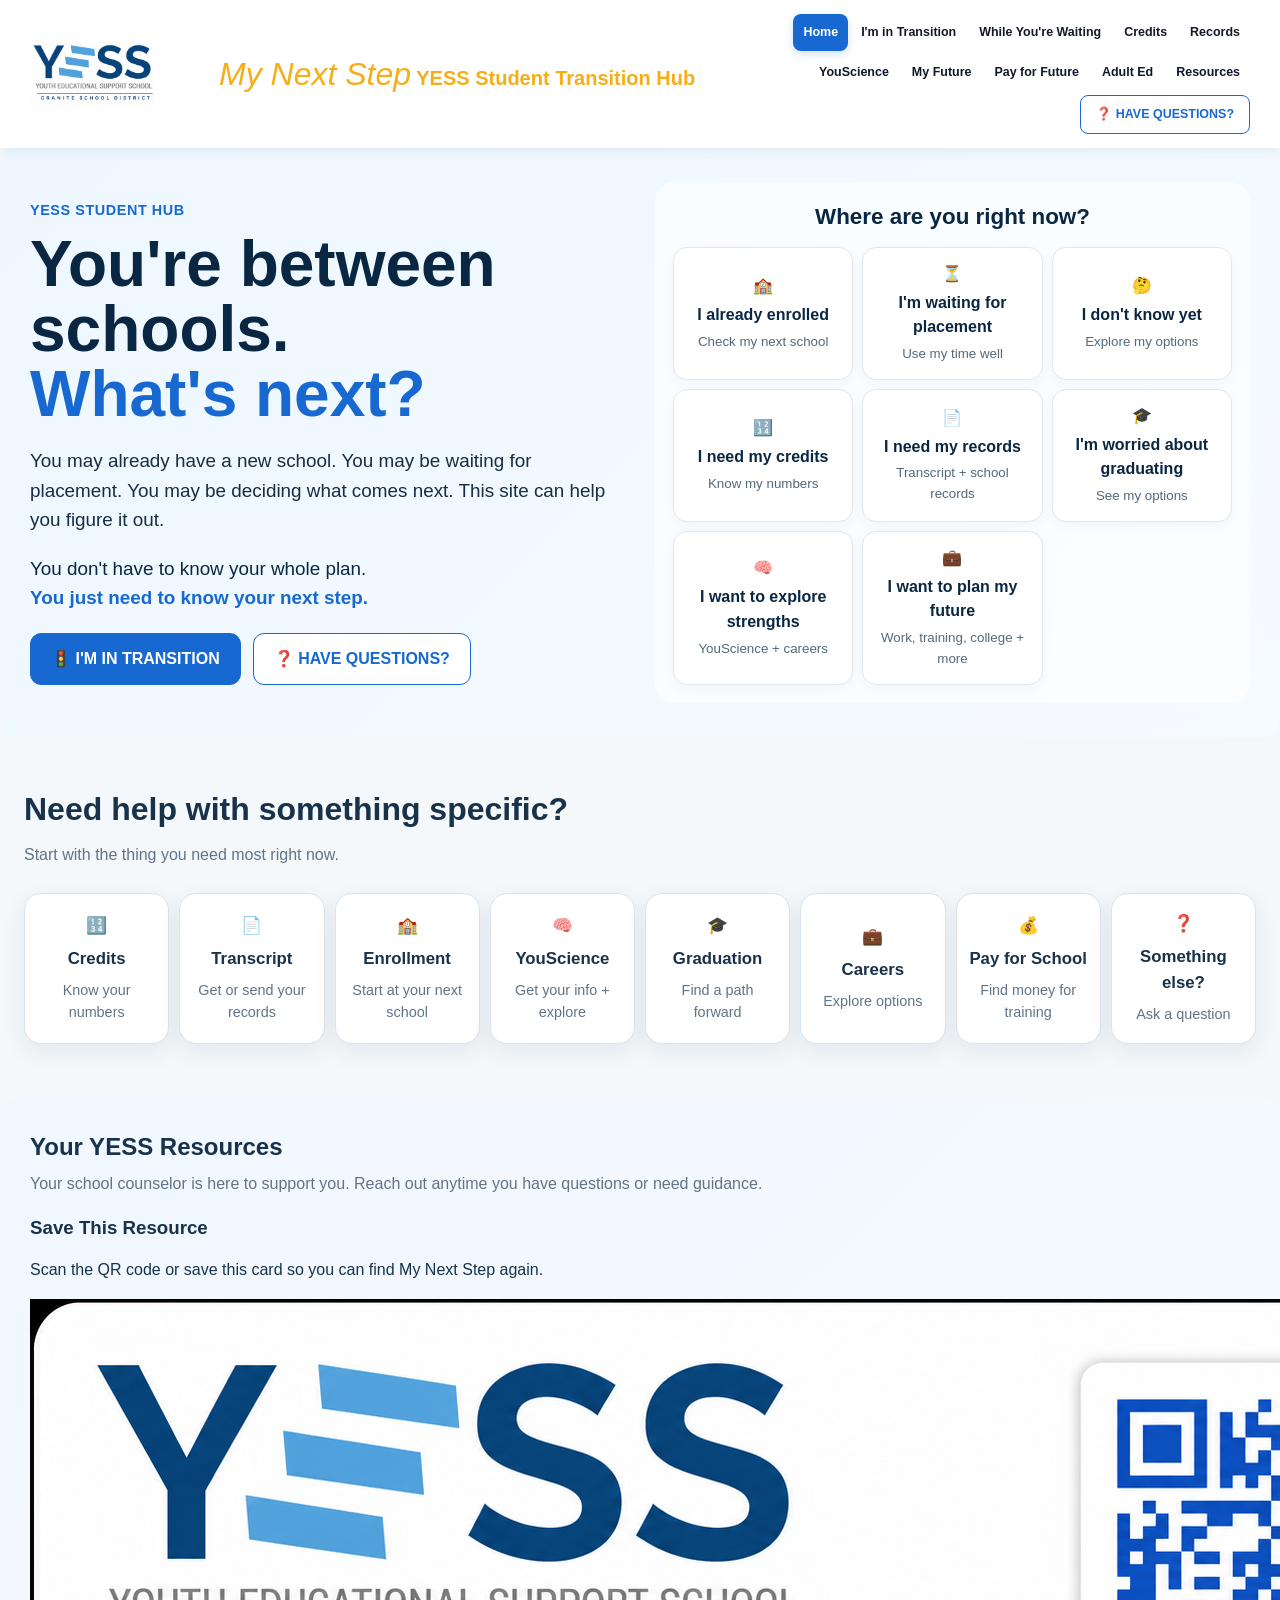
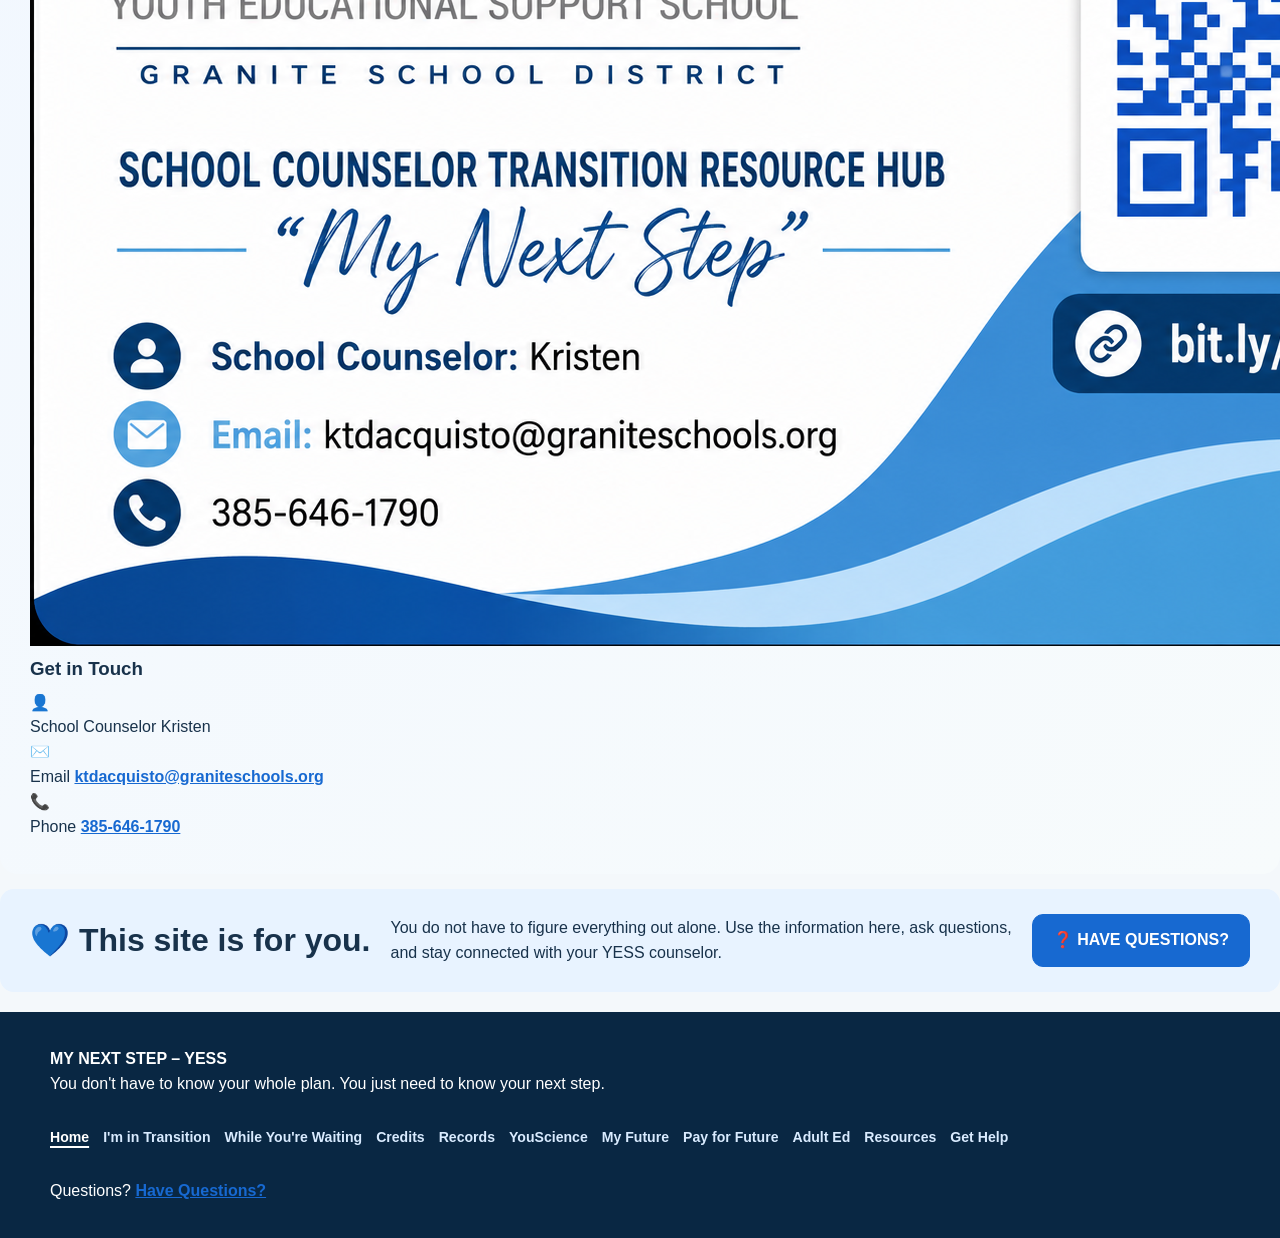
==== index.html @ c9dfbbfa "Update homepage: Add school branding, reword help button, add resource card with contact info" ====
<!doctype html>
<html lang="en">
<head>
<meta charset="utf-8">
<meta name="viewport" content="width=device-width,initial-scale=1">
<title>Home | My Next Step – YESS</title>
<link rel="stylesheet" href="style.css">
</head>

<body>

<header>
  <div class="nav">

    <a class="brand" href="index.html" aria-label="My Next Step – YESS home">
      <img src="yess-logo.png"
           alt="Youth Educational Support School (YESS)"
           class="brand-logo">
      <div class="brand-content">
        <span class="brand-title">My Next Step</span>
        <span class="brand-subtitle">YESS Student Transition Hub</span>
      </div>
    </a>

    <nav class="navlinks" aria-label="Main navigation">
      <a class="active" aria-current="page" href="index.html">Home</a>
      <a href="transition.html">I'm in Transition</a>
      <a href="waiting.html">While You're Waiting</a>
      <a href="credits.html">Credits</a>
      <a href="records.html">Records</a>
      <a href="youscience.html">YouScience</a>
      <a href="future.html">My Future</a>
      <a href="pay-for-future.html">Pay for Future</a>
      <a href="adult-education.html">Adult Ed</a>
      <a href="resources.html">Resources</a>
      <a class="help-btn" href="help.html">❓ HAVE QUESTIONS?</a>
    </nav>

  </div>
</header>

<main>

<section class="hero">

  <div>
    <div class="eyebrow">YESS STUDENT HUB</div>

    <h1>
      You're between schools.<br>
      <span>What's next?</span>
    </h1>

    <p class="lead">
      You may already have a new school. You may be waiting for placement.
      You may be deciding what comes next. This site can help you figure it out.
    </p>

    <p class="tagline">
      You don't have to know your whole plan.<br>
      <strong>You just need to know your next step.</strong>
    </p>

    <div class="buttons">
      <a class="btn primary" href="transition.html">
        🚦 I'M IN TRANSITION
      </a>

      <a class="btn secondary" href="help.html">
        ❓ HAVE QUESTIONS?
      </a>
    </div>
  </div>


  <div class="hero-panel">

    <h3>Where are you right now?</h3>

    <div class="choice-grid">

      <a href="transition.html#enrolled">
        🏫
        <b>I already enrolled</b>
        <small>Check my next school</small>
      </a>

      <a href="waiting.html">
        ⏳
        <b>I'm waiting for placement</b>
        <small>Use my time well</small>
      </a>

      <a href="transition.html#not-sure">
        🤔
        <b>I don't know yet</b>
        <small>Explore my options</small>
      </a>

      <a href="credits.html">
        🔢
        <b>I need my credits</b>
        <small>Know my numbers</small>
      </a>

      <a href="records.html">
        📄
        <b>I need my records</b>
        <small>Transcript + school records</small>
      </a>

      <a href="adult-education.html">
        🎓
        <b>I'm worried about graduating</b>
        <small>See my options</small>
      </a>

      <a href="youscience.html">
        🧠
        <b>I want to explore strengths</b>
        <small>YouScience + careers</small>
      </a>

      <a href="future.html">
        💼
        <b>I want to plan my future</b>
        <small>Work, training, college + more</small>
      </a>

    </div>
  </div>

</section>


<section>

  <div class="section-title">
    <h2>Need help with something specific?</h2>
    <p>Start with the thing you need most right now.</p>
  </div>

  <div class="card-grid eight">

    <a class="card link-card" href="credits.html">
      🔢
      <b>Credits</b>
      <span>Know your numbers</span>
    </a>

    <a class="card link-card" href="records.html">
      📄
      <b>Transcript</b>
      <span>Get or send your records</span>
    </a>

    <a class="card link-card" href="transition.html">
      🏫
      <b>Enrollment</b>
      <span>Start at your next school</span>
    </a>

    <a class="card link-card" href="youscience.html">
      🧠
      <b>YouScience</b>
      <span>Get your info + explore</span>
    </a>

    <a class="card link-card" href="adult-education.html">
      🎓
      <b>Graduation</b>
      <span>Find a path forward</span>
    </a>

    <a class="card link-card" href="future.html">
      💼
      <b>Careers</b>
      <span>Explore options</span>
    </a>

    <a class="card link-card" href="pay-for-future.html">
      💰
      <b>Pay for School</b>
      <span>Find money for training</span>
    </a>

    <a class="card link-card" href="help.html">
      ❓
      <b>Something else?</b>
      <span>Ask a question</span>
    </a>

  </div>

</section>


<section class="resource-card-section">

  <div class="section-title">
    <h2>Your YESS Resources</h2>
    <p>
      Your school counselor is here to support you. Reach out anytime you have questions or need guidance.
    </p>
  </div>

  <div class="resource-cards-grid">

    <!-- QR Code Card -->
    <div class="resource-card qr-card">
      <div class="resource-card-header">
        <h3>Save This Resource</h3>
      </div>
      <div class="resource-card-body">
        <p class="resource-card-text">Scan the QR code or save this card so you can find My Next Step again.</p>
        <img
          src="yess-resource-card.png"
          alt="My Next Step YESS School Counselor Transition Resource Hub contact card with QR code"
          class="resource-qr-code">
      </div>
    </div>

    <!-- Contact Info Card -->
    <div class="resource-card contact-card">
      <div class="resource-card-header">
        <h3>Get in Touch</h3>
      </div>
      <div class="resource-card-body">
        <div class="contact-item">
          <span class="contact-icon">👤</span>
          <div>
            <span class="contact-label">School Counselor</span>
            <span class="contact-value">Kristen</span>
          </div>
        </div>
        <div class="contact-item">
          <span class="contact-icon">✉️</span>
          <div>
            <span class="contact-label">Email</span>
            <a href="mailto:ktdacquisto@graniteschools.org" class="contact-value">ktdacquisto@graniteschools.org</a>
          </div>
        </div>
        <div class="contact-item">
          <span class="contact-icon">📞</span>
          <div>
            <span class="contact-label">Phone</span>
            <a href="tel:385-646-1790" class="contact-value">385-646-1790</a>
          </div>
        </div>
      </div>
    </div>

  </div>

</section>


<section class="callout">

  <h2>💙 This site is for you.</h2>

  <p>
    You do not have to figure everything out alone.
    Use the information here, ask questions, and stay connected
    with your YESS counselor.
  </p>

  <a class="btn primary" href="help.html">
    ❓ HAVE QUESTIONS?
  </a>

</section>

</main>


<footer>

  <div class="footer-inner">

    <div>
      <b>MY NEXT STEP – YESS</b><br>
      <span>
        You don't have to know your whole plan.
        You just need to know your next step.
      </span>
    </div>

    <div class="footer-links">

      <a class="active" aria-current="page" href="index.html">Home</a>
      <a href="transition.html">I'm in Transition</a>
      <a href="waiting.html">While You're Waiting</a>
      <a href="credits.html">Credits</a>
      <a href="records.html">Records</a>
      <a href="youscience.html">YouScience</a>
      <a href="future.html">My Future</a>
      <a href="pay-for-future.html">Pay for Future</a>
      <a href="adult-education.html">Adult Ed</a>
      <a href="resources.html">Resources</a>
      <a href="help.html">Get Help</a>

    </div>

    <div>
      Questions?
      <a href="help.html">Have Questions?</a>
    </div>

  </div>

</footer>

</body>
</html>
---- style.css ----
:root{--navy:#092743;--blue:#1769d1;--teal:#0f8b8d;--gold:#f5ad18;--orange:#f06b2f;--ink:#18324b;--muted:#617487;--bg:#f4f8fb;--white:#fff;--line:#d9e4ed;--shadow:0 8px 24px rgba(9,39,67,.08)}
*{box-sizing:border-box}html{scroll-behavior:smooth}body{margin:0;background:var(--bg);color:var(--ink);font-family:Arial,Helvetica,sans-serif;line-height:1.55}a{color:var(--blue);font-weight:700}header{position:sticky;top:0;z-index:10;background:var(--navy);color:#fff;box-shadow:0 3px 15px rgba(0,0,0,.15)}.nav{max-width:1240px;margin:auto;padding:13px 24px;display:flex;align-items:center;gap:22px}.brand{color:#fff;text-decoration:none;font-weight:900;font-size:1.25rem;line-height:1.0;white-space:nowrap}.brand span{color:#f5ad18}.brand em{color:#1fb4b7;font-style:normal;font-size:.85rem}.navlinks{display:flex;gap:4px;flex-wrap:wrap;justify-content:flex-end;margin-left:auto}.navlinks a{color:#fff;text-decoration:none;padding:9px 8px;border-radius:8px;font-size:.78rem}.navlinks a:hover{background:rgba(255,255,255,.12)}.help-btn{background:var(--gold)!important;color:#10243a!important;font-weight:900!important}
main{min-height:70vh}.hero{max-width:1240px;margin:auto;padding:58px 24px;display:grid;grid-template-columns:1.05fr .95fr;gap:38px;align-items:center}.eyebrow{font-weight:900;letter-spacing:.14em;font-size:.78rem;color:var(--teal)}h1{font-size:clamp(2.5rem,5vw,4.7rem);line-height:1.02;margin:10px 0 20px;color:var(--navy)}h1 span{color:var(--teal)}h2{font-size:2rem;line-height:1.15;margin:0 0 12px}h3{margin:0 0 8px}.lead{font-size:1.18rem;color:var(--muted);max-width:700px}.tagline{font-size:1.18rem;color:var(--teal);margin:22px 0}.buttons{display:flex;gap:12px;flex-wrap:wrap}.btn{display:inline-block;padding:12px 18px;border-radius:12px;text-decoration:none;border:1px solid var(--line);cursor:pointer}.primary{background:var(--blue);color:#fff;border-color:var(--blue)}.secondary{background:#fff;color:var(--ink)}.hero-panel{background:#fff;border:1px solid var(--line);border-radius:20px;padding:23px;box-shadow:var(--shadow)}.hero-panel h3{text-align:center;font-size:1.4rem}.choice-grid{display:grid;grid-template-columns:repeat(2,1fr);gap:10px}.choice-grid a{background:#f8fbfe;border:1px solid var(--line);border-radius:14px;padding:15px;text-decoration:none;color:var(--ink);display:flex;flex-direction:column;gap:4px}.choice-grid a:first-letter{font-size:1.4rem}.choice-grid small{color:var(--muted);font-weight:400}
section{max-width:1180px;margin:auto;padding:54px 24px}.section-title{text-align:center;margin-bottom:25px}.section-title p,.page-hero p{color:var(--muted)}.page-hero{background:linear-gradient(135deg,#e9f3ff,#eefbf8);padding:54px 24px;text-align:center}.page-hero p{max-width:760px;margin:0 auto;font-size:1.15rem}.card-grid{display:grid;gap:16px}.card-grid.two{grid-template-columns:repeat(2,1fr)}.card-grid.three{grid-template-columns:repeat(3,1fr)}.card-grid.four{grid-template-columns:repeat(4,1fr)}.card-grid.eight{grid-template-columns:repeat(4,1fr)}.card{background:#fff;border:1px solid var(--line);border-radius:17px;padding:21px;box-shadow:var(--shadow)}.link-card{text-decoration:none;color:var(--ink);display:flex;flex-direction:column;gap:7px;font-size:1.05rem}.link-card span{color:var(--muted);font-size:.9rem;font-weight:400}.link-card:hover{transform:translateY(-2px);border-color:#9abce2}.callout{background:#e8f7f5;border-left:6px solid var(--teal);border-radius:14px}.steps{display:grid;grid-template-columns:repeat(4,1fr);gap:12px}.steps>div{background:#fff;border:1px solid var(--line);border-radius:15px;padding:18px}.steps>div:first-letter{font-size:1.4rem}.steps strong,.steps span{display:block}.steps span{color:var(--muted);font-size:.9rem;margin-top:5px}.stat-card,.path-card{background:#fff;border:1px solid var(--line);border-radius:16px;padding:20px;text-align:center;box-shadow:var(--shadow)}.stat-card b,.path-card b{display:block;font-size:1.15rem}.stat-card span,.path-card span{display:block;color:var(--muted);font-size:.9rem;margin-top:6px}.path-card{font-size:2rem}.path-card b{font-size:1.1rem;margin-top:5px}.flow{display:flex;justify-content:center;align-items:center;gap:14px;flex-wrap:wrap}.flow span{background:#fff;border:1px solid var(--line);padding:14px 18px;border-radius:12px;font-weight:800}.quote-list{display:grid;grid-template-columns:repeat(2,1fr);gap:10px}.quote-list p{margin:0;background:#f7fbff;border:1px solid var(--line);padding:15px;border-radius:12px;font-weight:700}.contact-grid{display:grid;grid-template-columns:repeat(2,1fr);gap:18px}.checklist{padding-left:0;list-style:none}.checklist li{padding:9px 0;border-bottom:1px solid var(--line)}details{background:#fff;border:1px solid var(--line);border-radius:14px;margin:10px 0;box-shadow:0 3px 12px rgba(9,39,67,.04)}summary{cursor:pointer;padding:17px;font-weight:800;list-style:none}summary::-webkit-details-marker{display:none}summary:after{content:"+";float:right;font-size:1.25rem}details[open] summary:after{content:"−"}.card p,.card li{color:#53697b}
footer{background:var(--navy);color:#fff;padding:35px 24px;margin-top:20px}.footer-inner{max-width:1180px;margin:auto;display:flex;justify-content:space-between;gap:30px;flex-wrap:wrap}.footer-links{display:flex;flex-wrap:wrap;gap:14px}.footer-links a{color:#d9ebff;text-decoration:none;font-size:.88rem}.small{font-size:.85rem;color:var(--muted)}
@media(max-width:950px){.nav{align-items:flex-start}.navlinks{display:none}.hero{grid-template-columns:1fr}.card-grid.eight,.card-grid.four{grid-template-columns:repeat(2,1fr)}.steps{grid-template-columns:repeat(2,1fr)}}
@media(max-width:620px){.hero{padding:38px 18px}.hero-panel{padding:16px}section{padding:40px 18px}.choice-grid,.card-grid.two,.card-grid.three,.card-grid.four,.card-grid.eight,.steps,.contact-grid,.quote-list{grid-template-columns:1fr}.page-hero{padding:40px 18px}h2{font-size:1.65rem}.nav{padding:10px 14px}.brand{font-size:1rem}}
/* =========================================
   MY NEXT STEP – HOME PAGE UPDATES
   ========================================= */

/* ---------- HEADER / BRAND ---------- */

header {
  background: #ffffff;
  color: var(--navy);
  box-shadow: 0 2px 12px rgba(9,39,67,.08);
}

.nav {
  max-width: 1480px;
  padding: 14px 30px;
  gap: 24px;
}

.brand {
  display: flex;
  align-items: center;
  gap: 14px;
  color: var(--navy);
  text-decoration: none;
  white-space: nowrap;
}

.brand-logo {
  width: 175px;
  height: 65px;
  object-fit: contain;
  object-position: left center;
  background: #fff;
}

.brand-title {
  color: #123d70;
  font-size: 2rem;
  font-weight: 500;
  font-style: italic;
  white-space: nowrap;
}

.navlinks {
  align-items: center;
  gap: 3px;
}

.navlinks a {
  color: #111827;
  font-size: .78rem;
  padding: 9px 10px;
  border-radius: 8px;
  transition: all .2s ease;
}

.navlinks a:hover {
  background: #eef5ff;
  color: var(--blue);
}

/* ACTIVE PAGE */

.navlinks a.active,
.navlinks a[aria-current="page"] {
  background: var(--blue);
  color: #fff;
  font-weight: 900;
  box-shadow: 0 3px 8px rgba(23,105,209,.20);
}

/* QUESTION BUTTON */

.navlinks a.help-btn {
  border: 1.5px solid var(--blue);
  background: #fff !important;
  color: var(--blue) !important;
  font-weight: 900 !important;
  margin-left: 8px;
  padding: 9px 15px;
}

.navlinks a.help-btn:hover {
  background: #eef5ff !important;
}


/* ---------- HERO ---------- */

.hero {
  max-width: 1480px;
  margin: 0 auto;
  padding: 34px 30px;
  grid-template-columns: 1fr 1fr;
  gap: 30px;
  background: linear-gradient(135deg,#eef7ff,#f5fbff);
  border-radius: 18px;
}

.eyebrow {
  color: var(--blue);
  font-size: .9rem;
  letter-spacing: .04em;
}

h1 {
  font-size: clamp(2.8rem,5vw,4.6rem);
  margin: 10px 0 18px;
}

h1 span {
  color: var(--blue);
}

.lead {
  color: #182d43;
  max-width: 650px;
}

.tagline {
  color: var(--navy);
  margin: 20px 0;
}

.tagline strong {
  color: var(--blue);
}


/* ---------- HERO BUTTONS ---------- */

.btn {
  font-weight: 900;
  padding: 13px 20px;
  border-radius: 11px;
}

.primary {
  background: var(--blue);
  border-color: var(--blue);
}

.secondary {
  background: #fff;
  color: var(--blue);
  border: 1.5px solid var(--blue);
}


/* ---------- RIGHT-SIDE CHOICES ---------- */

.hero-panel {
  background: rgba(255,255,255,.65);
  border: none;
  box-shadow: none;
  padding: 18px;
}

.hero-panel h3 {
  color: var(--navy);
  font-size: 1.4rem;
  margin-bottom: 12px;
}

.choice-grid {
  grid-template-columns: repeat(3,1fr);
  gap: 9px;
}

.choice-grid a {
  min-height: 112px;
  background: #fff;
  border: 1px solid #e0e7ef;
  border-radius: 14px;
  padding: 14px 10px;
  align-items: center;
  text-align: center;
  justify-content: center;
  box-shadow: 0 4px 12px rgba(9,39,67,.04);
}

.choice-grid a:hover {
  transform: translateY(-2px);
  border-color: #9abce2;
  box-shadow: 0 8px 18px rgba(9,39,67,.08);
}

.choice-grid b {
  color: var(--navy);
}

.choice-grid small {
  color: #53697b;
}


/* ---------- HELP / RESOURCE SECTION ---------- */

section {
  max-width: 1480px;
}

.section-title {
  text-align: left;
}

.card-grid.eight {
  grid-template-columns: repeat(8,1fr);
  gap: 10px;
}

.link-card {
  text-align: center;
  align-items: center;
  padding: 17px 10px;
  min-height: 135px;
  justify-content: center;
}

.link-card:hover {
  transform: translateY(-2px);
}


/* ---------- SAVE THIS RESOURCE ---------- */

.resource-card-section {
  background: linear-gradient(135deg,#f1f7ff,#f7fbfc);
  border-radius: 18px;
  padding: 35px 30px;
  margin-top: 0;
}

.resource-card-section .section-title {
  margin-bottom: 15px;
}

.resource-card-section .section-title h2 {
  font-size: 1.5rem;
}

.resource-card-section .section-title p {
  margin-top: 0;
}

.resource-card-image-wrap {
  max-width: 900px;
  margin: 0 auto;
  text-align: center;
}

.resource-card-image {
  display: block;
  width: 100%;
  max-width: 900px;
  height: auto;
  margin: 0 auto;
  border-radius: 14px;
  box-shadow: 0 6px 18px rgba(9,39,67,.12);
}


/* ---------- FINAL CALLOUT ---------- */

.callout {
  max-width: 1480px;
  margin: 15px auto 0;
  padding: 25px 30px;
  background: #e8f3ff;
  border-left: none;
  border-radius: 14px;
  display: flex;
  align-items: center;
  gap: 20px;
}

.callout h2 {
  margin: 0;
}

.callout p {
  margin: 0;
  flex: 1;
}


/* ---------- FOOTER ACTIVE PAGE ---------- */

.footer-links a.active,
.footer-links a[aria-current="page"] {
  color: #fff;
  text-decoration: underline;
  text-decoration-thickness: 2px;
  text-underline-offset: 4px;
}


/* ---------- MOBILE ---------- */

@media(max-width:1100px) {

  .brand-logo {
    width: 145px;
  }

  .brand-title {
    font-size: 1.6rem;
  }

  .navlinks a {
    font-size: .7rem;
    padding: 7px 6px;
  }

  .card-grid.eight {
    grid-template-columns: repeat(4,1fr);
  }

}

@media(max-width:950px) {

  .brand-logo {
    width: 135px;
  }

  .brand-title {
    font-size: 1.4rem;
  }

  .navlinks {
    display: none;
  }

  .hero {
    grid-template-columns: 1fr;
  }

  .choice-grid {
    grid-template-columns: repeat(3,1fr);
  }

  .card-grid.eight {
    grid-template-columns: repeat(4,1fr);
  }

}

@media(max-width:620px) {

  .nav {
    padding: 10px 14px;
  }

  .brand-logo {
    width: 110px;
    height: 48px;
  }

  .brand-title {
    font-size: 1.15rem;
  }

  .hero {
    padding: 30px 18px;
  }

  .choice-grid {
    grid-template-columns: 1fr 1fr;
  }

  .card-grid.eight {
    grid-template-columns: 1fr 1fr;
  }

  .resource-card-section {
    padding: 25px 18px;
  }

  .callout {
    flex-direction: column;
    align-items: flex-start;
  }

}
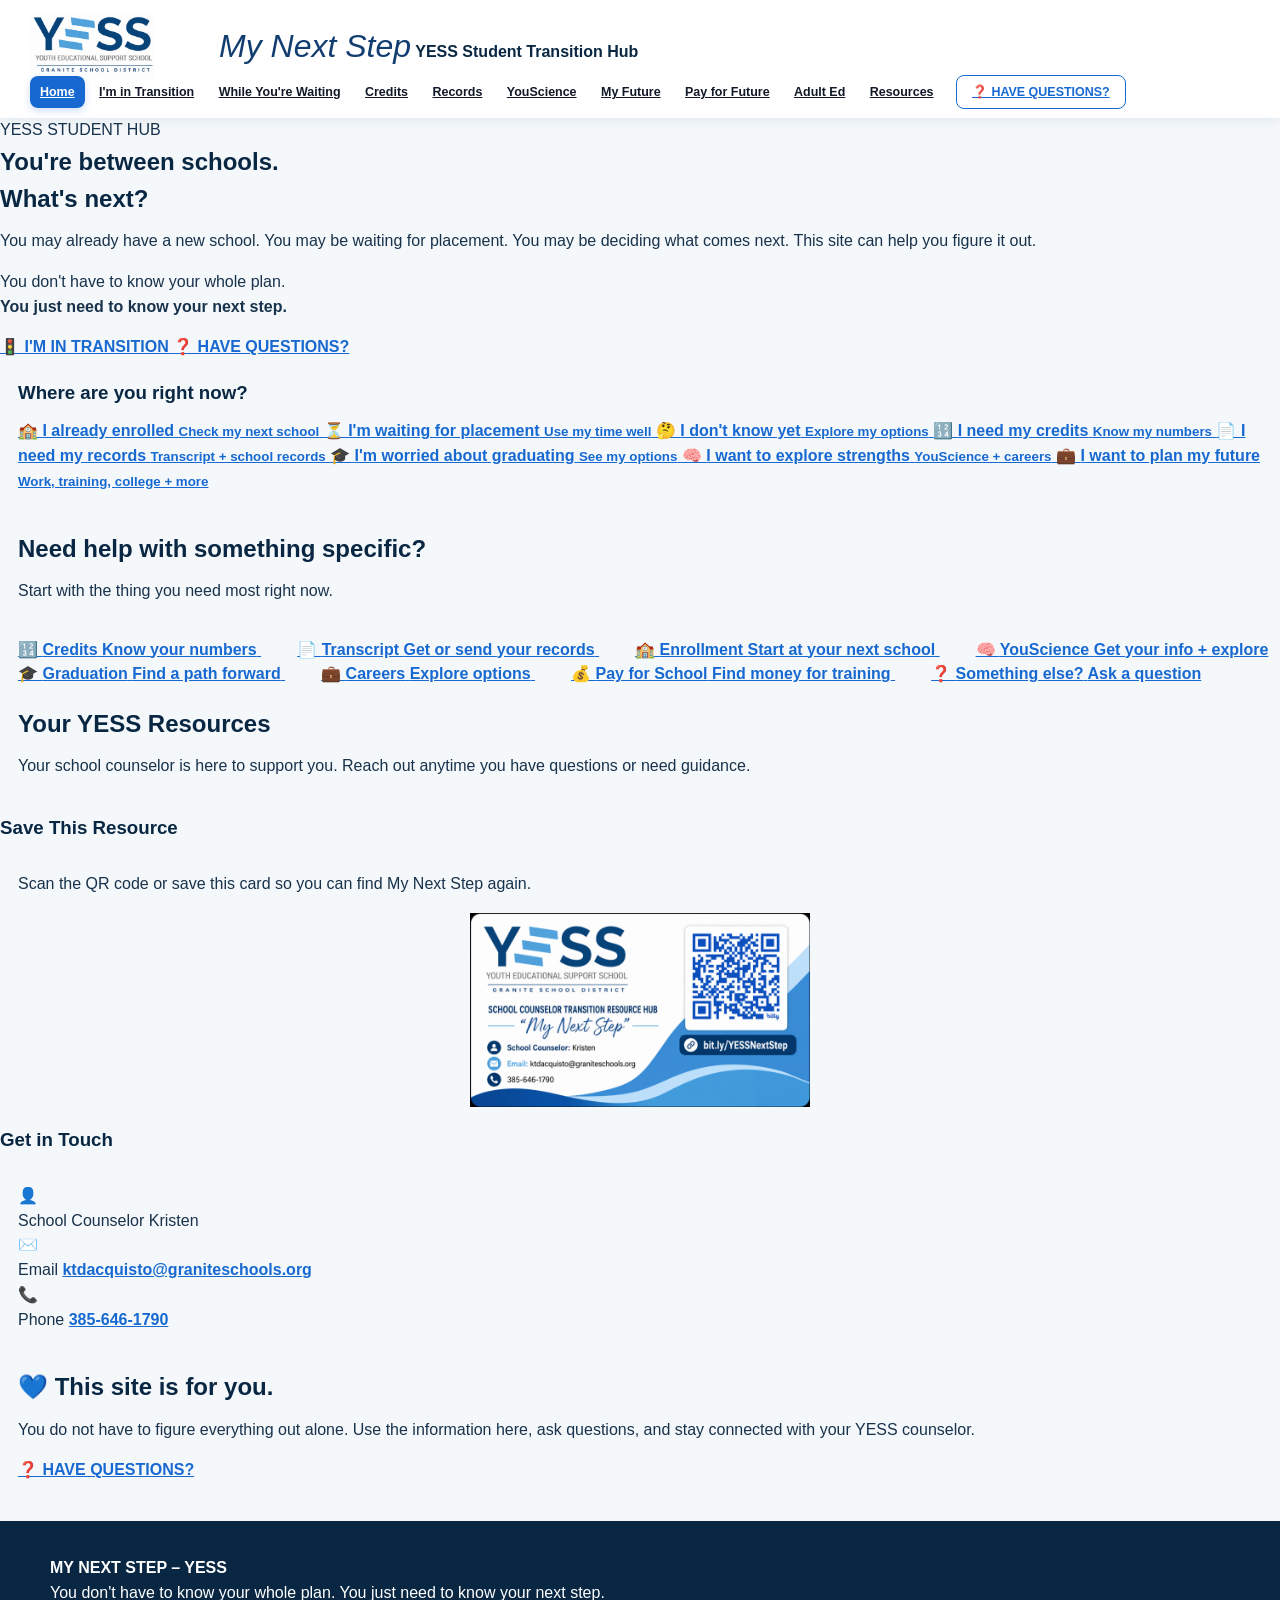
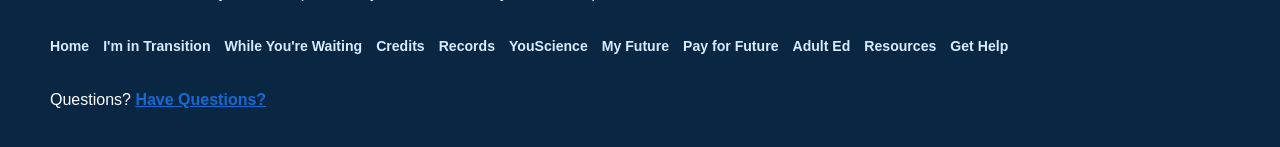
==== commit 0091c9dd: "Add a mobile hamburger menu and favicon" ====
--- a/index.html
+++ b/index.html
@@ -5,6 +5,15 @@
 <meta name="viewport" content="width=device-width,initial-scale=1">
 <title>Home | My Next Step – YESS</title>
 <link rel="stylesheet" href="style.css">
+<link rel="icon" type="image/png" href="favicon.png">
+<meta name="description" content="A student transition hub for YESS students moving between schools — find your next step, records, credits, YouScience, and support.">
+<meta property="og:site_name" content="My Next Step – YESS">
+<meta property="og:title" content="My Next Step – YESS">
+<meta property="og:description" content="A student transition hub for YESS students moving between schools — find your next step, records, credits, YouScience, and support.">
+<meta property="og:type" content="website">
+<meta property="og:url" content="https://ktaylordac.github.io/my-next-step-yess/">
+<meta property="og:image" content="https://ktaylordac.github.io/my-next-step-yess/yess-logo.png">
+
 </head>
 
 <body>
@@ -22,7 +31,7 @@
       </div>
     </a>
 
-    <nav class="navlinks" aria-label="Main navigation">
+    <button class="nav-toggle" type="button" aria-label="Toggle menu" aria-expanded="false" aria-controls="primary-nav">☰</button><nav class="navlinks" id="primary-nav" aria-label="Main navigation">
       <a class="active" aria-current="page" href="index.html">Home</a>
       <a href="transition.html">I'm in Transition</a>
       <a href="waiting.html">While You're Waiting</a>
@@ -311,5 +320,6 @@
 
 </footer>
 
+<script src="nav.js" defer></script>
 </body>
 </html>
--- a/style.css
+++ b/style.css
@@ -1,393 +1,46 @@
 
 :root{--navy:#092743;--blue:#1769d1;--teal:#0f8b8d;--gold:#f5ad18;--orange:#f06b2f;--ink:#18324b;--muted:#617487;--bg:#f4f8fb;--white:#fff;--line:#d9e4ed;--shadow:0 8px 24px rgba(9,39,67,.08)}
-*{box-sizing:border-box}html{scroll-behavior:smooth}body{margin:0;background:var(--bg);color:var(--ink);font-family:Arial,Helvetica,sans-serif;line-height:1.55}a{color:var(--blue);font-weight:700}header{position:sticky;top:0;z-index:10;background:var(--navy);color:#fff;box-shadow:0 3px 15px rgba(0,0,0,.15)}.nav{max-width:1240px;margin:auto;padding:13px 24px;display:flex;align-items:center;gap:22px}.brand{color:#fff;text-decoration:none;font-weight:900;font-size:1.25rem;line-height:1.0;white-space:nowrap}.brand span{color:#f5ad18}.brand em{color:#1fb4b7;font-style:normal;font-size:.85rem}.navlinks{display:flex;gap:4px;flex-wrap:wrap;justify-content:flex-end;margin-left:auto}.navlinks a{color:#fff;text-decoration:none;padding:9px 8px;border-radius:8px;font-size:.78rem}.navlinks a:hover{background:rgba(255,255,255,.12)}.help-btn{background:var(--gold)!important;color:#10243a!important;font-weight:900!important}
-main{min-height:70vh}.hero{max-width:1240px;margin:auto;padding:58px 24px;display:grid;grid-template-columns:1.05fr .95fr;gap:38px;align-items:center}.eyebrow{font-weight:900;letter-spacing:.14em;font-size:.78rem;color:var(--teal)}h1{font-size:clamp(2.5rem,5vw,4.7rem);line-height:1.02;margin:10px 0 20px;color:var(--navy)}h1 span{color:var(--teal)}h2{font-size:2rem;line-height:1.15;margin:0 0 12px}h3{margin:0 0 8px}.lead{font-size:1.18rem;color:var(--muted);max-width:700px}.tagline{font-size:1.18rem;color:var(--teal);margin:22px 0}.buttons{display:flex;gap:12px;flex-wrap:wrap}.btn{display:inline-block;padding:12px 18px;border-radius:12px;text-decoration:none;border:1px solid var(--line);cursor:pointer}.primary{background:var(--blue);color:#fff;border-color:var(--blue)}.secondary{background:#fff;color:var(--ink)}.hero-panel{background:#fff;border:1px solid var(--line);border-radius:20px;padding:23px;box-shadow:var(--shadow)}.hero-panel h3{text-align:center;font-size:1.4rem}.choice-grid{display:grid;grid-template-columns:repeat(2,1fr);gap:10px}.choice-grid a{background:#f8fbfe;border:1px solid var(--line);border-radius:14px;padding:15px;text-decoration:none;color:var(--ink);display:flex;flex-direction:column;gap:4px}.choice-grid a:first-letter{font-size:1.4rem}.choice-grid small{color:var(--muted);font-weight:400}
-section{max-width:1180px;margin:auto;padding:54px 24px}.section-title{text-align:center;margin-bottom:25px}.section-title p,.page-hero p{color:var(--muted)}.page-hero{background:linear-gradient(135deg,#e9f3ff,#eefbf8);padding:54px 24px;text-align:center}.page-hero p{max-width:760px;margin:0 auto;font-size:1.15rem}.card-grid{display:grid;gap:16px}.card-grid.two{grid-template-columns:repeat(2,1fr)}.card-grid.three{grid-template-columns:repeat(3,1fr)}.card-grid.four{grid-template-columns:repeat(4,1fr)}.card-grid.eight{grid-template-columns:repeat(4,1fr)}.card{background:#fff;border:1px solid var(--line);border-radius:17px;padding:21px;box-shadow:var(--shadow)}.link-card{text-decoration:none;color:var(--ink);display:flex;flex-direction:column;gap:7px;font-size:1.05rem}.link-card span{color:var(--muted);font-size:.9rem;font-weight:400}.link-card:hover{transform:translateY(-2px);border-color:#9abce2}.callout{background:#e8f7f5;border-left:6px solid var(--teal);border-radius:14px}.steps{display:grid;grid-template-columns:repeat(4,1fr);gap:12px}.steps>div{background:#fff;border:1px solid var(--line);border-radius:15px;padding:18px}.steps>div:first-letter{font-size:1.4rem}.steps strong,.steps span{display:block}.steps span{color:var(--muted);font-size:.9rem;margin-top:5px}.stat-card,.path-card{background:#fff;border:1px solid var(--line);border-radius:16px;padding:20px;text-align:center;box-shadow:var(--shadow)}.stat-card b,.path-card b{display:block;font-size:1.15rem}.stat-card span,.path-card span{display:block;color:var(--muted);font-size:.9rem;margin-top:6px}.path-card{font-size:2rem}.path-card b{font-size:1.1rem;margin-top:5px}.flow{display:flex;justify-content:center;align-items:center;gap:14px;flex-wrap:wrap}.flow span{background:#fff;border:1px solid var(--line);padding:14px 18px;border-radius:12px;font-weight:800}.quote-list{display:grid;grid-template-columns:repeat(2,1fr);gap:10px}.quote-list p{margin:0;background:#f7fbff;border:1px solid var(--line);padding:15px;border-radius:12px;font-weight:700}.contact-grid{display:grid;grid-template-columns:repeat(2,1fr);gap:18px}.checklist{padding-left:0;list-style:none}.checklist li{padding:9px 0;border-bottom:1px solid var(--line)}details{background:#fff;border:1px solid var(--line);border-radius:14px;margin:10px 0;box-shadow:0 3px 12px rgba(9,39,67,.04)}summary{cursor:pointer;padding:17px;font-weight:800;list-style:none}summary::-webkit-details-marker{display:none}summary:after{content:"+";float:right;font-size:1.25rem}details[open] summary:after{content:"−"}.card p,.card li{color:#53697b}
+*{box-sizing:border-box}html{scroll-behavior:smooth}body{margin:0;background:var(--bg);color:var(--ink);font-family:Arial,Helvetica,sans-serif;line-height:1.55}a{color:var(--blue);font-weight:700}h1,h2,h3,h4,h5,h6{color:var(--navy);margin:0 0 12px}p{margin:0 0 16px}
+
+/* NAV (existing rules kept) */
+header{background:#ffffff;color:var(--navy);box-shadow:0 2px 12px rgba(9,39,67,.08)}
+.nav{max-width:1480px;padding:14px 30px;gap:24px}
+.brand{display:flex;align-items:center;gap:14px;color:var(--navy);text-decoration:none;white-space:nowrap}
+.brand-logo{width:175px;height:65px;object-fit:contain;object-position:left center;background:#fff}
+.brand-title{color:#123d70;font-size:2rem;font-weight:500;font-style:italic;white-space:nowrap}
+.navlinks{align-items:center;gap:3px}
+.navlinks a{color:#111827;font-size:.78rem;padding:9px 10px;border-radius:8px;transition:all .2s ease}
+.navlinks a:hover{background:#eef5ff;color:var(--blue)}
+.navlinks a.active,.navlinks a[aria-current="page"]{background:var(--blue);color:#fff;font-weight:900;box-shadow:0 3px 8px rgba(23,105,209,.20)}
+.navlinks a.help-btn{border:1.5px solid var(--blue);background:#fff !important;color:var(--blue) !important;font-weight:900 !important;margin-left:8px;padding:9px 15px}
+.navlinks a.help-btn:hover{background:#eef5ff !important}
+.nav-toggle{display:none;align-items:center;justify-content:center;background:#fff;border:1.5px solid var(--blue);color:var(--blue);font-size:1.2rem;line-height:1;padding:8px 12px;border-radius:8px;cursor:pointer}
+.nav-toggle:hover{background:#eef5ff}
+
+/* Images should never overflow their container */
+img{max-width:100%;height:auto}
+.resource-qr-code{display:block;width:100%;max-width:340px;margin:0 auto}
+
+/* TEXT BLOCK PADDING — ensure readable spacing for text inside common content containers */
+.card, .callout, .page-hero, .hero-panel, .resource-card-body, .stat-card, .path-card, .section-title, .contact-grid .card, .quote-list p {
+  padding: 18px;
+}
+
+/* Responsive tweak: slightly smaller padding on small screens */
+@media (max-width: 620px) {
+  .card, .callout, .page-hero, .hero-panel, .resource-card-body, .stat-card, .path-card, .section-title, .contact-grid .card, .quote-list p {
+    padding: 14px;
+  }
+}
+
+/* --- rest of original stylesheet unchanged (keep other rules lower down in file) --- */
+
+/* Footer */
 footer{background:var(--navy);color:#fff;padding:35px 24px;margin-top:20px}.footer-inner{max-width:1180px;margin:auto;display:flex;justify-content:space-between;gap:30px;flex-wrap:wrap}.footer-links{display:flex;flex-wrap:wrap;gap:14px}.footer-links a{color:#d9ebff;text-decoration:none;font-size:.88rem}.small{font-size:.85rem;color:var(--muted)}
-@media(max-width:950px){.nav{align-items:flex-start}.navlinks{display:none}.hero{grid-template-columns:1fr}.card-grid.eight,.card-grid.four{grid-template-columns:repeat(2,1fr)}.steps{grid-template-columns:repeat(2,1fr)}}
+@media(max-width:950px){.nav{align-items:flex-start;flex-wrap:wrap}.nav-toggle{display:inline-flex}.navlinks{display:none;width:100%;flex-direction:column;align-items:stretch;gap:4px;margin-top:12px}.navlinks.open{display:flex}.navlinks a.help-btn{margin-left:0;margin-top:6px}.hero{grid-template-columns:1fr}.card-grid.eight,.card-grid.four{grid-template-columns:repeat(2,1fr)}.steps{grid-template-columns:repeat(2,1fr)}}
 @media(max-width:620px){.hero{padding:38px 18px}.hero-panel{padding:16px}section{padding:40px 18px}.choice-grid,.card-grid.two,.card-grid.three,.card-grid.four,.card-grid.eight,.steps,.contact-grid,.quote-list{grid-template-columns:1fr}.page-hero{padding:40px 18px}h2{font-size:1.65rem}.nav{padding:10px 14px}.brand{font-size:1rem}}
-/* =========================================
-   MY NEXT STEP – HOME PAGE UPDATES
-   ========================================= */
 
 /* ---------- HEADER / BRAND ---------- */
 
-header {
-  background: #ffffff;
-  color: var(--navy);
-  box-shadow: 0 2px 12px rgba(9,39,67,.08);
-}
+/* (rest of the stylesheet below this line left as originally authored) */
 
-.nav {
-  max-width: 1480px;
-  padding: 14px 30px;
-  gap: 24px;
-}
-
-.brand {
-  display: flex;
-  align-items: center;
-  gap: 14px;
-  color: var(--navy);
-  text-decoration: none;
-  white-space: nowrap;
-}
-
-.brand-logo {
-  width: 175px;
-  height: 65px;
-  object-fit: contain;
-  object-position: left center;
-  background: #fff;
-}
-
-.brand-title {
-  color: #123d70;
-  font-size: 2rem;
-  font-weight: 500;
-  font-style: italic;
-  white-space: nowrap;
-}
-
-.navlinks {
-  align-items: center;
-  gap: 3px;
-}
-
-.navlinks a {
-  color: #111827;
-  font-size: .78rem;
-  padding: 9px 10px;
-  border-radius: 8px;
-  transition: all .2s ease;
-}
-
-.navlinks a:hover {
-  background: #eef5ff;
-  color: var(--blue);
-}
-
-/* ACTIVE PAGE */
-
-.navlinks a.active,
-.navlinks a[aria-current="page"] {
-  background: var(--blue);
-  color: #fff;
-  font-weight: 900;
-  box-shadow: 0 3px 8px rgba(23,105,209,.20);
-}
-
-/* QUESTION BUTTON */
-
-.navlinks a.help-btn {
-  border: 1.5px solid var(--blue);
-  background: #fff !important;
-  color: var(--blue) !important;
-  font-weight: 900 !important;
-  margin-left: 8px;
-  padding: 9px 15px;
-}
-
-.navlinks a.help-btn:hover {
-  background: #eef5ff !important;
-}
-
-
-/* ---------- HERO ---------- */
-
-.hero {
-  max-width: 1480px;
-  margin: 0 auto;
-  padding: 34px 30px;
-  grid-template-columns: 1fr 1fr;
-  gap: 30px;
-  background: linear-gradient(135deg,#eef7ff,#f5fbff);
-  border-radius: 18px;
-}
-
-.eyebrow {
-  color: var(--blue);
-  font-size: .9rem;
-  letter-spacing: .04em;
-}
-
-h1 {
-  font-size: clamp(2.8rem,5vw,4.6rem);
-  margin: 10px 0 18px;
-}
-
-h1 span {
-  color: var(--blue);
-}
-
-.lead {
-  color: #182d43;
-  max-width: 650px;
-}
-
-.tagline {
-  color: var(--navy);
-  margin: 20px 0;
-}
-
-.tagline strong {
-  color: var(--blue);
-}
-
-
-/* ---------- HERO BUTTONS ---------- */
-
-.btn {
-  font-weight: 900;
-  padding: 13px 20px;
-  border-radius: 11px;
-}
-
-.primary {
-  background: var(--blue);
-  border-color: var(--blue);
-}
-
-.secondary {
-  background: #fff;
-  color: var(--blue);
-  border: 1.5px solid var(--blue);
-}
-
-
-/* ---------- RIGHT-SIDE CHOICES ---------- */
-
-.hero-panel {
-  background: rgba(255,255,255,.65);
-  border: none;
-  box-shadow: none;
-  padding: 18px;
-}
-
-.hero-panel h3 {
-  color: var(--navy);
-  font-size: 1.4rem;
-  margin-bottom: 12px;
-}
-
-.choice-grid {
-  grid-template-columns: repeat(3,1fr);
-  gap: 9px;
-}
-
-.choice-grid a {
-  min-height: 112px;
-  background: #fff;
-  border: 1px solid #e0e7ef;
-  border-radius: 14px;
-  padding: 14px 10px;
-  align-items: center;
-  text-align: center;
-  justify-content: center;
-  box-shadow: 0 4px 12px rgba(9,39,67,.04);
-}
-
-.choice-grid a:hover {
-  transform: translateY(-2px);
-  border-color: #9abce2;
-  box-shadow: 0 8px 18px rgba(9,39,67,.08);
-}
-
-.choice-grid b {
-  color: var(--navy);
-}
-
-.choice-grid small {
-  color: #53697b;
-}
-
-
-/* ---------- HELP / RESOURCE SECTION ---------- */
-
-section {
-  max-width: 1480px;
-}
-
-.section-title {
-  text-align: left;
-}
-
-.card-grid.eight {
-  grid-template-columns: repeat(8,1fr);
-  gap: 10px;
-}
-
-.link-card {
-  text-align: center;
-  align-items: center;
-  padding: 17px 10px;
-  min-height: 135px;
-  justify-content: center;
-}
-
-.link-card:hover {
-  transform: translateY(-2px);
-}
-
-
-/* ---------- SAVE THIS RESOURCE ---------- */
-
-.resource-card-section {
-  background: linear-gradient(135deg,#f1f7ff,#f7fbfc);
-  border-radius: 18px;
-  padding: 35px 30px;
-  margin-top: 0;
-}
-
-.resource-card-section .section-title {
-  margin-bottom: 15px;
-}
-
-.resource-card-section .section-title h2 {
-  font-size: 1.5rem;
-}
-
-.resource-card-section .section-title p {
-  margin-top: 0;
-}
-
-.resource-card-image-wrap {
-  max-width: 900px;
-  margin: 0 auto;
-  text-align: center;
-}
-
-.resource-card-image {
-  display: block;
-  width: 100%;
-  max-width: 900px;
-  height: auto;
-  margin: 0 auto;
-  border-radius: 14px;
-  box-shadow: 0 6px 18px rgba(9,39,67,.12);
-}
-
-
-/* ---------- FINAL CALLOUT ---------- */
-
-.callout {
-  max-width: 1480px;
-  margin: 15px auto 0;
-  padding: 25px 30px;
-  background: #e8f3ff;
-  border-left: none;
-  border-radius: 14px;
-  display: flex;
-  align-items: center;
-  gap: 20px;
-}
-
-.callout h2 {
-  margin: 0;
-}
-
-.callout p {
-  margin: 0;
-  flex: 1;
-}
-
-
-/* ---------- FOOTER ACTIVE PAGE ---------- */
-
-.footer-links a.active,
-.footer-links a[aria-current="page"] {
-  color: #fff;
-  text-decoration: underline;
-  text-decoration-thickness: 2px;
-  text-underline-offset: 4px;
-}
-
-
-/* ---------- MOBILE ---------- */
-
-@media(max-width:1100px) {
-
-  .brand-logo {
-    width: 145px;
-  }
-
-  .brand-title {
-    font-size: 1.6rem;
-  }
-
-  .navlinks a {
-    font-size: .7rem;
-    padding: 7px 6px;
-  }
-
-  .card-grid.eight {
-    grid-template-columns: repeat(4,1fr);
-  }
-
-}
-
-@media(max-width:950px) {
-
-  .brand-logo {
-    width: 135px;
-  }
-
-  .brand-title {
-    font-size: 1.4rem;
-  }
-
-  .navlinks {
-    display: none;
-  }
-
-  .hero {
-    grid-template-columns: 1fr;
-  }
-
-  .choice-grid {
-    grid-template-columns: repeat(3,1fr);
-  }
-
-  .card-grid.eight {
-    grid-template-columns: repeat(4,1fr);
-  }
-
-}
-
-@media(max-width:620px) {
-
-  .nav {
-    padding: 10px 14px;
-  }
-
-  .brand-logo {
-    width: 110px;
-    height: 48px;
-  }
-
-  .brand-title {
-    font-size: 1.15rem;
-  }
-
-  .hero {
-    padding: 30px 18px;
-  }
-
-  .choice-grid {
-    grid-template-columns: 1fr 1fr;
-  }
-
-  .card-grid.eight {
-    grid-template-columns: 1fr 1fr;
-  }
-
-  .resource-card-section {
-    padding: 25px 18px;
-  }
-
-  .callout {
-    flex-direction: column;
-    align-items: flex-start;
-  }
-
-}
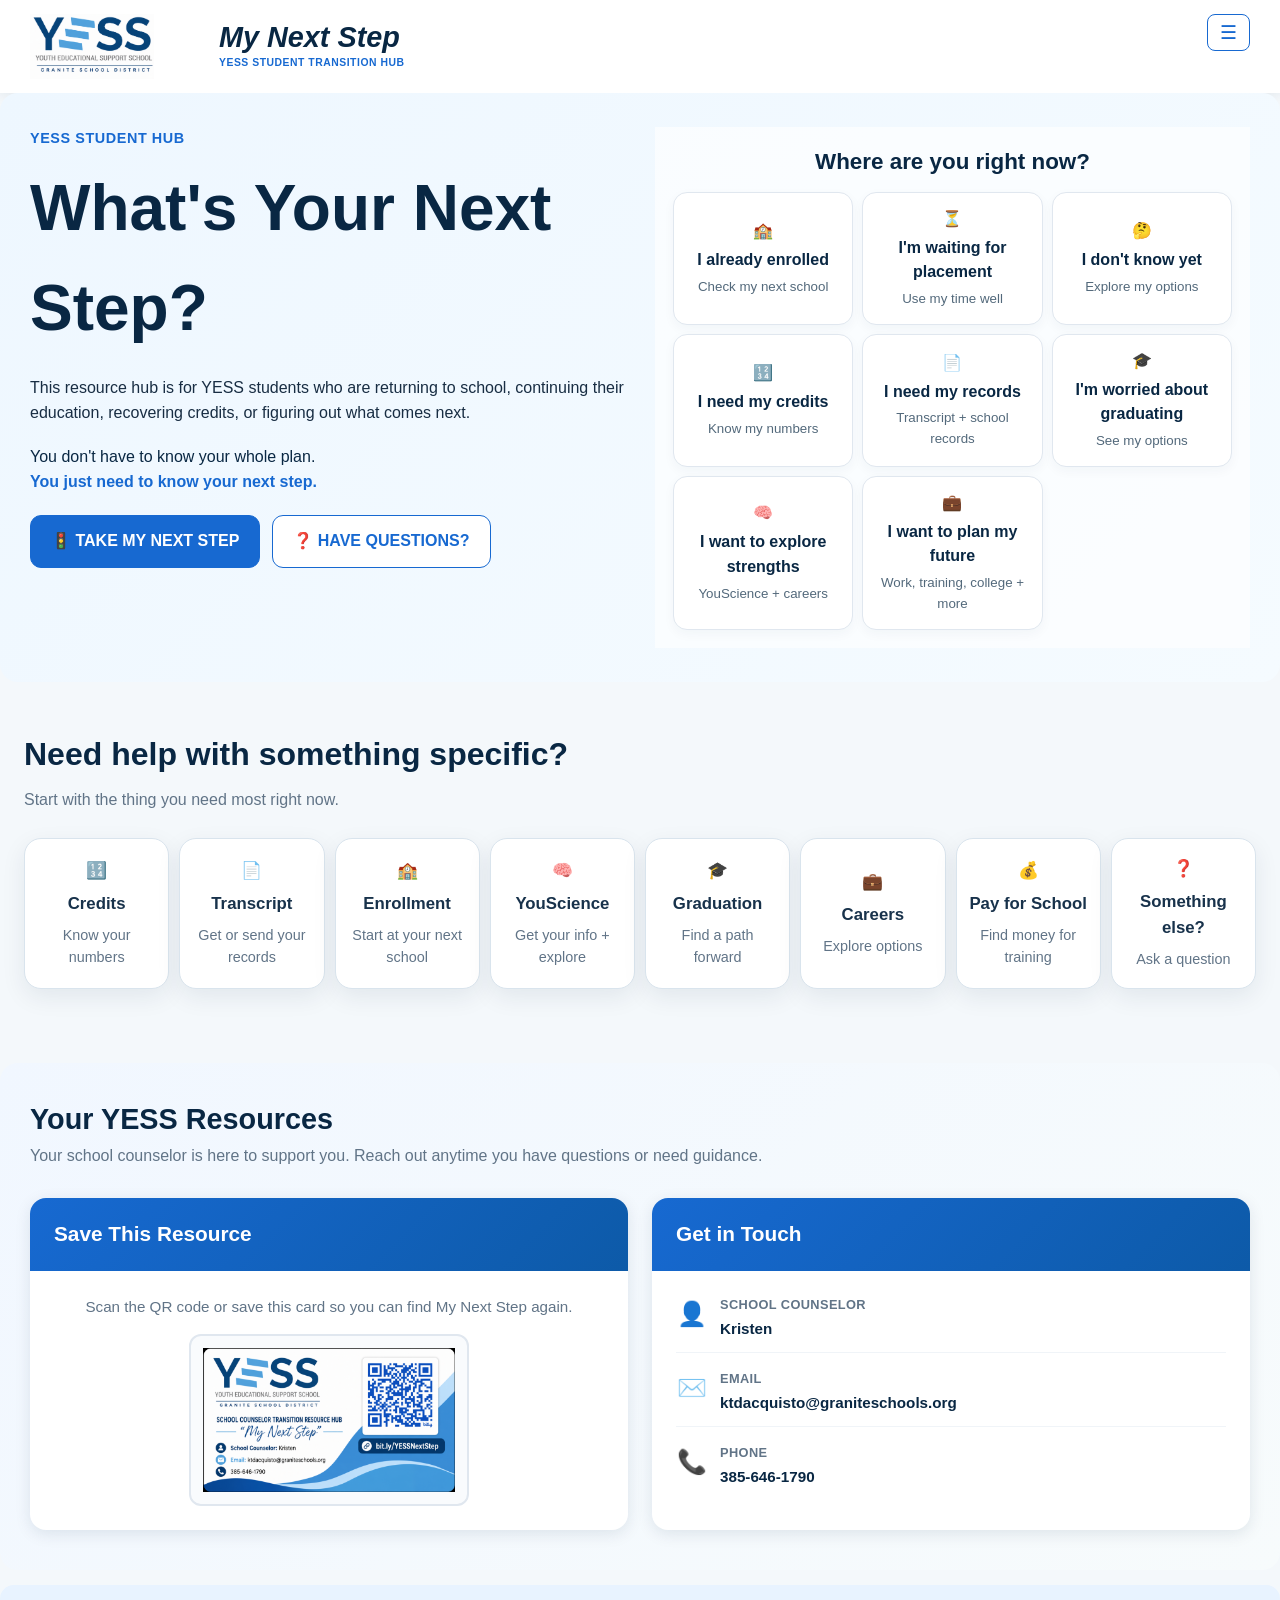
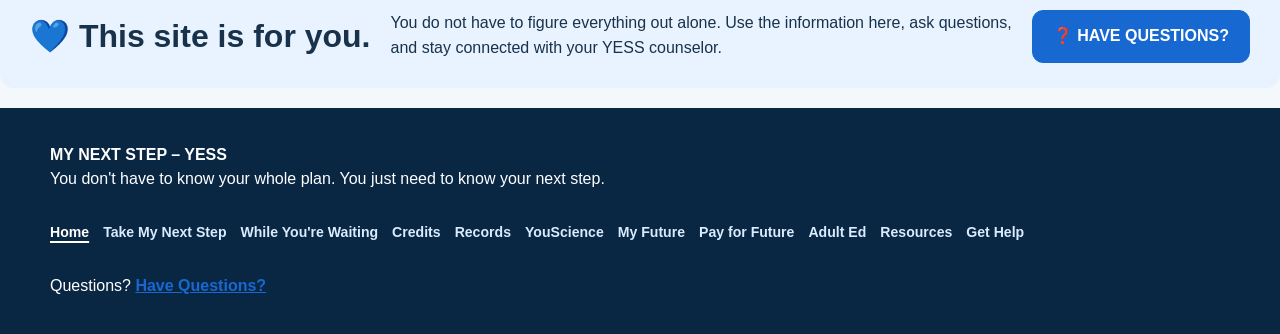
==== commit 764cc6b4: "Update next-step home messaging" ====
--- a/index.html
+++ b/index.html
@@ -6,10 +6,10 @@
 <title>Home | My Next Step – YESS</title>
 <link rel="stylesheet" href="style.css">
 <link rel="icon" type="image/png" href="favicon.png">
-<meta name="description" content="A student transition hub for YESS students moving between schools — find your next step, records, credits, YouScience, and support.">
+<meta name="description" content="A resource hub for YESS students returning to school, continuing their education, recovering credits, or figuring out what comes next.">
 <meta property="og:site_name" content="My Next Step – YESS">
 <meta property="og:title" content="My Next Step – YESS">
-<meta property="og:description" content="A student transition hub for YESS students moving between schools — find your next step, records, credits, YouScience, and support.">
+<meta property="og:description" content="A resource hub for YESS students returning to school, continuing their education, recovering credits, or figuring out what comes next.">
 <meta property="og:type" content="website">
 <meta property="og:url" content="https://ktaylordac.github.io/my-next-step-yess/">
 <meta property="og:image" content="https://ktaylordac.github.io/my-next-step-yess/yess-logo.png">
@@ -33,7 +33,7 @@
 
     <button class="nav-toggle" type="button" aria-label="Toggle menu" aria-expanded="false" aria-controls="primary-nav">☰</button><nav class="navlinks" id="primary-nav" aria-label="Main navigation">
       <a class="active" aria-current="page" href="index.html">Home</a>
-      <a href="transition.html">I'm in Transition</a>
+      <a href="transition.html">Take My Next Step</a>
       <a href="waiting.html">While You're Waiting</a>
       <a href="credits.html">Credits</a>
       <a href="records.html">Records</a>
@@ -55,14 +55,11 @@
   <div>
     <div class="eyebrow">YESS STUDENT HUB</div>
 
-    <h1>
-      You're between schools.<br>
-      <span>What's next?</span>
-    </h1>
+    <h1>What's Your Next Step?</h1>
 
     <p class="lead">
-      You may already have a new school. You may be waiting for placement.
-      You may be deciding what comes next. This site can help you figure it out.
+      This resource hub is for YESS students who are returning to school, continuing
+      their education, recovering credits, or figuring out what comes next.
     </p>
 
     <p class="tagline">
@@ -72,7 +69,7 @@
 
     <div class="buttons">
       <a class="btn primary" href="transition.html">
-        🚦 I'M IN TRANSITION
+        🚦 TAKE MY NEXT STEP
       </a>
 
       <a class="btn secondary" href="help.html">
@@ -298,7 +295,7 @@
     <div class="footer-links">
 
       <a class="active" aria-current="page" href="index.html">Home</a>
-      <a href="transition.html">I'm in Transition</a>
+      <a href="transition.html">Take My Next Step</a>
       <a href="waiting.html">While You're Waiting</a>
       <a href="credits.html">Credits</a>
       <a href="records.html">Records</a>
--- a/style.css
+++ b/style.css
@@ -1,46 +1,178 @@
+:root{--navy:#092743;--blue:#1769d1;--teal:#0f8b8d;--gold:#f5ad18;--orange:#f06b2f;--ink:#18324b;--muted:#617487;--bg:#f4f8fb;--white:#fff;--line:#d9e4ed;--shadow:0 8px 24px rgba(9,39,67,.08)}
+*{box-sizing:border-box}html{scroll-behavior:smooth}body{margin:0;background:var(--bg);color:var(--ink);font-family:Arial,Helvetica,sans-serif;line-height:1.55}a{color:var(--blue);font-weight:700}img{max-width:100%;height:auto}
+main{min-height:70vh}h2{font-size:2rem;line-height:1.15;margin:0 0 12px}h3{margin:0 0 8px}
+section{max-width:1480px;margin:auto;padding:54px 24px}.section-title{text-align:left;margin-bottom:25px}.section-title h2{color:var(--navy);font-size:2rem;margin-bottom:8px}.section-title p,.page-hero p{color:var(--muted)}.page-hero{background:linear-gradient(135deg,#e9f3ff,#eefbf8);padding:54px 24px;text-align:center}.page-hero p{max-width:760px;margin:0 auto;font-size:1.15rem}
+.card-grid{display:grid;gap:16px}.card-grid.two{grid-template-columns:repeat(2,1fr)}.card-grid.three{grid-template-columns:repeat(3,1fr)}.card-grid.four{grid-template-columns:repeat(4,1fr)}.card-grid.eight{grid-template-columns:repeat(4,1fr)}
+.card{background:#fff;border:1px solid var(--line);border-radius:17px;padding:21px;box-shadow:var(--shadow)}
+.link-card{text-decoration:none;color:var(--ink);display:flex;flex-direction:column;gap:7px;font-size:1.05rem}.link-card span{color:var(--muted);font-size:.9rem;font-weight:400}.link-card:hover{transform:translateY(-2px);border-color:#9abce2}
+.callout{background:#e8f7f5;border-left:6px solid var(--teal);border-radius:14px}
+.steps{display:grid;grid-template-columns:repeat(4,1fr);gap:12px}.steps>div{background:#fff;border:1px solid var(--line);border-radius:15px;padding:18px}.steps>div:first-letter{font-size:1.4rem}.steps strong,.steps span{display:block}.steps span{color:var(--muted);font-size:.9rem;margin-top:5px}
+.stat-card,.path-card{background:#fff;border:1px solid var(--line);border-radius:16px;padding:20px;text-align:center;box-shadow:var(--shadow);text-decoration:none;color:var(--ink)}.stat-card b,.path-card b{display:block;font-size:1.15rem}.stat-card span,.path-card span{display:block;color:var(--muted);font-size:.9rem;margin-top:6px}.path-card{font-size:2rem}.path-card b{font-size:1.1rem;margin-top:5px}
+.flow{display:flex;justify-content:center;align-items:center;gap:14px;flex-wrap:wrap}.flow span{background:#fff;border:1px solid var(--line);padding:14px 18px;border-radius:12px;font-weight:800}
+.quote-list{display:grid;grid-template-columns:repeat(2,1fr);gap:10px}.quote-list p{margin:0;background:#f7fbff;border:1px solid var(--line);padding:15px;border-radius:12px;font-weight:700}
+.contact-grid{display:grid;grid-template-columns:repeat(2,1fr);gap:18px}
+.checklist{padding-left:0;list-style:none}.checklist li{padding:9px 0;border-bottom:1px solid var(--line)}
+details{background:#fff;border:1px solid var(--line);border-radius:14px;margin:10px 0;padding:0 17px;box-shadow:0 3px 12px rgba(9,39,67,.04)}details[open]{padding-bottom:17px}summary{cursor:pointer;margin:0 -17px;padding:17px;font-weight:800;list-style:none}summary::-webkit-details-marker{display:none}summary:after{content:"+";float:right;font-size:1.25rem}details[open] summary:after{content:"−"}details>*:not(summary)+*{margin-top:14px}
+.card p,.card li{color:#53697b}
 
-:root{--navy:#092743;--blue:#1769d1;--teal:#0f8b8d;--gold:#f5ad18;--orange:#f06b2f;--ink:#18324b;--muted:#617487;--bg:#f4f8fb;--white:#fff;--line:#d9e4ed;--shadow:0 8px 24px rgba(9,39,67,.08)}
-*{box-sizing:border-box}html{scroll-behavior:smooth}body{margin:0;background:var(--bg);color:var(--ink);font-family:Arial,Helvetica,sans-serif;line-height:1.55}a{color:var(--blue);font-weight:700}h1,h2,h3,h4,h5,h6{color:var(--navy);margin:0 0 12px}p{margin:0 0 16px}
+/* ---------- HEADER / BRAND ---------- */
 
-/* NAV (existing rules kept) */
 header{background:#ffffff;color:var(--navy);box-shadow:0 2px 12px rgba(9,39,67,.08)}
-.nav{max-width:1480px;padding:14px 30px;gap:24px}
+.nav{max-width:1600px;margin:0 auto;padding:14px 30px;gap:24px;display:flex;align-items:center}
 .brand{display:flex;align-items:center;gap:14px;color:var(--navy);text-decoration:none;white-space:nowrap}
 .brand-logo{width:175px;height:65px;object-fit:contain;object-position:left center;background:#fff}
-.brand-title{color:#123d70;font-size:2rem;font-weight:500;font-style:italic;white-space:nowrap}
-.navlinks{align-items:center;gap:3px}
-.navlinks a{color:#111827;font-size:.78rem;padding:9px 10px;border-radius:8px;transition:all .2s ease}
+.brand-content{display:flex;flex-direction:column;gap:2px}
+.brand-title{color:#092743;font-size:1.8rem;font-weight:700;font-style:italic;white-space:nowrap;line-height:1.1}
+.brand-subtitle{color:#1769d1;font-size:.65rem;font-weight:600;letter-spacing:.05em;text-transform:uppercase;white-space:nowrap}
+.navlinks{display:flex;align-items:center;gap:3px;margin-left:auto}
+.navlinks a{color:#111827;font-size:.78rem;padding:9px 10px;border-radius:8px;transition:all .2s ease;text-decoration:none}
 .navlinks a:hover{background:#eef5ff;color:var(--blue)}
 .navlinks a.active,.navlinks a[aria-current="page"]{background:var(--blue);color:#fff;font-weight:900;box-shadow:0 3px 8px rgba(23,105,209,.20)}
 .navlinks a.help-btn{border:1.5px solid var(--blue);background:#fff !important;color:var(--blue) !important;font-weight:900 !important;margin-left:8px;padding:9px 15px}
 .navlinks a.help-btn:hover{background:#eef5ff !important}
-.nav-toggle{display:none;align-items:center;justify-content:center;background:#fff;border:1.5px solid var(--blue);color:var(--blue);font-size:1.2rem;line-height:1;padding:8px 12px;border-radius:8px;cursor:pointer}
+
+.nav-toggle{display:none;align-items:center;justify-content:center;background:#fff;border:1.5px solid var(--blue);color:var(--blue);font-size:1.2rem;line-height:1;padding:8px 12px;border-radius:8px;cursor:pointer;margin-left:auto}
 .nav-toggle:hover{background:#eef5ff}
 
-/* Images should never overflow their container */
-img{max-width:100%;height:auto}
-.resource-qr-code{display:block;width:100%;max-width:340px;margin:0 auto}
+/* ---------- HERO ---------- */
 
-/* TEXT BLOCK PADDING — ensure readable spacing for text inside common content containers */
-.card, .callout, .page-hero, .hero-panel, .resource-card-body, .stat-card, .path-card, .section-title, .contact-grid .card, .quote-list p {
-  padding: 18px;
+.hero{max-width:1480px;margin:0 auto;padding:34px 30px;display:grid;grid-template-columns:1fr 1fr;gap:30px;background:linear-gradient(135deg,#eef7ff,#f5fbff);border-radius:18px}
+.eyebrow{color:var(--blue);font-size:.9rem;letter-spacing:.04em;font-weight:900}
+h1{font-size:clamp(2.8rem,5vw,4.6rem);margin:10px 0 18px;color:var(--navy)}
+h1 span{color:var(--blue)}
+.lead{color:#182d43;max-width:650px}
+.tagline{color:var(--navy);margin:20px 0}
+.tagline strong{color:var(--blue)}
+.buttons{display:flex;gap:12px;flex-wrap:wrap}
+
+.btn{display:inline-block;font-weight:900;padding:13px 20px;border-radius:11px;text-decoration:none;border:1px solid var(--line);cursor:pointer}
+.primary{background:var(--blue);color:#fff;border-color:var(--blue)}
+.secondary{background:#fff;color:var(--blue);border:1.5px solid var(--blue)}
+
+/* ---------- RIGHT-SIDE CHOICES ---------- */
+
+.hero-panel{background:rgba(255,255,255,.65);border:none;box-shadow:none;padding:18px}
+.hero-panel h3{color:var(--navy);font-size:1.4rem;margin:0 0 12px 0;text-align:center}
+.choice-grid{display:grid;grid-template-columns:repeat(3,1fr);gap:9px}
+.choice-grid a{min-height:112px;background:#fff;border:1px solid #e0e7ef;border-radius:14px;padding:14px 10px;display:flex;flex-direction:column;align-items:center;text-align:center;justify-content:center;box-shadow:0 4px 12px rgba(9,39,67,.04);text-decoration:none;color:var(--ink);gap:4px}
+.choice-grid a:first-letter{font-size:1.4rem}
+.choice-grid a:hover{transform:translateY(-2px);border-color:#9abce2;box-shadow:0 8px 18px rgba(9,39,67,.08)}
+.choice-grid b{color:var(--navy)}
+.choice-grid small{color:#53697b;font-weight:400}
+
+/* ---------- RESOURCES PAGE: TABLE OF CONTENTS ---------- */
+
+.resources-layout{max-width:1480px;margin:auto;padding:24px 24px 0}
+.resources-body{min-width:0}
+.resources-body>section:not(.callout){max-width:none;margin:0;padding:30px 0}
+.resources-body>section:first-child{padding-top:0}
+.resources-body>section.callout{margin:20px 0 0}
+
+.toc{margin-bottom:20px}
+.toc-toggle{width:100%;text-align:left;cursor:pointer;background:#fff;border:1px solid var(--line);border-radius:14px;margin:0;padding:17px;font-weight:800;font-size:1rem;font-family:inherit;color:var(--ink);box-shadow:0 3px 12px rgba(9,39,67,.04)}
+.toc-toggle:after{content:"+";float:right;font-size:1.25rem}
+.toc-toggle[aria-expanded="true"]:after{content:"−"}
+.toc-list{display:none;list-style:none;margin:8px 0 0;padding:0;background:#fff;border:1px solid var(--line);border-radius:14px;box-shadow:0 3px 12px rgba(9,39,67,.04)}
+.toc-list.open{display:block}
+.toc-list li{padding:0 8px}
+.toc-list li:first-child{padding-top:8px}
+.toc-list li:last-child{padding-bottom:8px}
+.toc-list a{display:block;padding:7px 6px;font-size:.85rem;font-weight:700;color:var(--ink);text-decoration:none;border-radius:6px;line-height:1.3}
+.toc-list a:hover{background:#eef5ff;color:var(--blue)}
+
+@media(min-width:901px){
+  .resources-layout{display:flex;gap:32px;align-items:flex-start}
+  .resources-body{flex:1}
+  .toc{flex:0 0 250px;position:sticky;top:20px;max-height:calc(100vh - 40px);overflow-y:auto;margin-bottom:0}
+  .toc-toggle{cursor:default}
+  .toc-toggle:after{content:none}
+  .toc-list{display:block}
 }
 
-/* Responsive tweak: slightly smaller padding on small screens */
-@media (max-width: 620px) {
-  .card, .callout, .page-hero, .hero-panel, .resource-card-body, .stat-card, .path-card, .section-title, .contact-grid .card, .quote-list p {
-    padding: 14px;
-  }
+/* ---------- HELP / RESOURCE SECTION ---------- */
+
+.card-grid.eight{grid-template-columns:repeat(8,1fr);gap:10px}
+.link-card{text-align:center;align-items:center;padding:17px 10px;min-height:135px;justify-content:center}
+.link-card:hover{transform:translateY(-2px)}
+
+/* ---------- SAVE THIS RESOURCE ---------- */
+
+.resource-card-section{background:linear-gradient(135deg,#f1f7ff,#f7fbfc);border-radius:18px;padding:40px 30px;margin-top:20px}
+.resource-card-section .section-title{margin-bottom:30px}
+.resource-card-section .section-title h2{font-size:1.8rem}
+.resource-card-section .section-title p{margin-top:0}
+.resource-cards-grid{display:grid;grid-template-columns:repeat(auto-fit,minmax(380px,1fr));gap:24px}
+.resource-card{background:#fff;border-radius:16px;box-shadow:0 4px 16px rgba(9,39,67,.1);overflow:hidden;transition:all .3s ease;display:flex;flex-direction:column}
+.resource-card:hover{transform:translateY(-4px);box-shadow:0 8px 24px rgba(23,105,209,.15)}
+.resource-card-header{background:linear-gradient(135deg,var(--blue),#0d5aa8);color:#fff;padding:20px 24px}
+.resource-card-header h3{margin:0;font-size:1.3rem;font-weight:700}
+.resource-card-body{padding:24px;flex-grow:1;display:flex;flex-direction:column;gap:16px}
+.qr-card .resource-card-body{align-items:center}
+.resource-card-text{color:var(--muted);font-size:.95rem;text-align:center;margin:0}
+.resource-qr-code{display:block;width:100%;max-width:280px;height:auto;border-radius:12px;background:#f9fbfd;padding:12px;border:2px solid #e0e7ef}
+.contact-item{display:flex;align-items:flex-start;gap:12px;padding-bottom:12px;border-bottom:1px solid #f0f4f8}
+.contact-item:last-child{border-bottom:none;padding-bottom:0}
+.contact-icon{font-size:1.5rem;display:flex;align-items:center;min-width:32px;justify-content:center}
+.contact-item div{display:flex;flex-direction:column;gap:2px;flex-grow:1}
+.contact-label{font-weight:600;color:#617487;font-size:.8rem;text-transform:uppercase;letter-spacing:.03em}
+.contact-value{color:var(--navy);font-weight:700;font-size:.95rem;text-decoration:none}
+.contact-value:hover{color:var(--blue);text-decoration:underline}
+
+/* ---------- FINAL CALLOUT ---------- */
+
+.callout{max-width:1480px;margin:15px auto 0;padding:25px 30px;background:#e8f3ff;border-left:none;border-radius:14px;display:flex;align-items:center;gap:20px}
+.callout h2{margin:0}
+.callout p{margin:0;flex:1}
+
+/* ---------- FOOTER ---------- */
+
+footer{background:var(--navy);color:#fff;padding:35px 24px;margin-top:20px}
+.footer-inner{max-width:1180px;margin:auto;display:flex;justify-content:space-between;gap:30px;flex-wrap:wrap}
+.footer-links{display:flex;flex-wrap:wrap;gap:14px}
+.footer-links a{color:#d9ebff;text-decoration:none;font-size:.88rem}
+.footer-links a.active,.footer-links a[aria-current="page"]{color:#fff;text-decoration:underline;text-decoration-thickness:2px;text-underline-offset:4px}
+.small{font-size:.85rem;color:var(--muted)}
+
+/* ---------- RESPONSIVE ---------- */
+
+@media(max-width:1600px){
+  .nav{align-items:flex-start;flex-wrap:wrap}
+  .nav-toggle{display:inline-flex}
+  .navlinks{display:none;width:100%;flex-direction:column;align-items:stretch;gap:4px;margin-top:12px}
+  .navlinks.open{display:flex}
+  .navlinks a.help-btn{margin-left:0;margin-top:6px}
 }
 
-/* --- rest of original stylesheet unchanged (keep other rules lower down in file) --- */
+@media(max-width:1100px){
+  .brand-logo{width:145px;height:54px}
+  .brand-title{font-size:1.5rem}
+  .brand-subtitle{font-size:.6rem}
+  .card-grid.eight{grid-template-columns:repeat(4,1fr)}
+}
 
-/* Footer */
-footer{background:var(--navy);color:#fff;padding:35px 24px;margin-top:20px}.footer-inner{max-width:1180px;margin:auto;display:flex;justify-content:space-between;gap:30px;flex-wrap:wrap}.footer-links{display:flex;flex-wrap:wrap;gap:14px}.footer-links a{color:#d9ebff;text-decoration:none;font-size:.88rem}.small{font-size:.85rem;color:var(--muted)}
-@media(max-width:950px){.nav{align-items:flex-start;flex-wrap:wrap}.nav-toggle{display:inline-flex}.navlinks{display:none;width:100%;flex-direction:column;align-items:stretch;gap:4px;margin-top:12px}.navlinks.open{display:flex}.navlinks a.help-btn{margin-left:0;margin-top:6px}.hero{grid-template-columns:1fr}.card-grid.eight,.card-grid.four{grid-template-columns:repeat(2,1fr)}.steps{grid-template-columns:repeat(2,1fr)}}
-@media(max-width:620px){.hero{padding:38px 18px}.hero-panel{padding:16px}section{padding:40px 18px}.choice-grid,.card-grid.two,.card-grid.three,.card-grid.four,.card-grid.eight,.steps,.contact-grid,.quote-list{grid-template-columns:1fr}.page-hero{padding:40px 18px}h2{font-size:1.65rem}.nav{padding:10px 14px}.brand{font-size:1rem}}
+@media(max-width:950px){
+  .brand-logo{width:135px;height:50px}
+  .brand-title{font-size:1.3rem}
+  .brand-subtitle{font-size:.55rem}
+  .hero{grid-template-columns:1fr}
+  .choice-grid{grid-template-columns:repeat(3,1fr)}
+  .card-grid.eight,.card-grid.four{grid-template-columns:repeat(2,1fr)}
+  .steps{grid-template-columns:repeat(2,1fr)}
+  .resource-cards-grid{grid-template-columns:1fr}
+}
 
-/* ---------- HEADER / BRAND ---------- */
-
-/* (rest of the stylesheet below this line left as originally authored) */
-
+@media(max-width:620px){
+  .nav{padding:10px 14px}
+  .brand-logo{width:110px;height:48px}
+  .brand-title{font-size:1.15rem}
+  .brand-subtitle{font-size:.5rem}
+  .hero{padding:38px 18px}
+  .hero-panel{padding:16px}
+  section{padding:40px 18px}
+  .choice-grid,.card-grid.two,.card-grid.three,.card-grid.four,.card-grid.eight,.steps,.contact-grid,.quote-list{grid-template-columns:1fr}
+  .page-hero{padding:40px 18px}
+  h2{font-size:1.65rem}
+  .resource-card-section{padding:25px 18px}
+  .resource-cards-grid{grid-template-columns:1fr}
+  .callout{flex-direction:column;align-items:flex-start}
+}
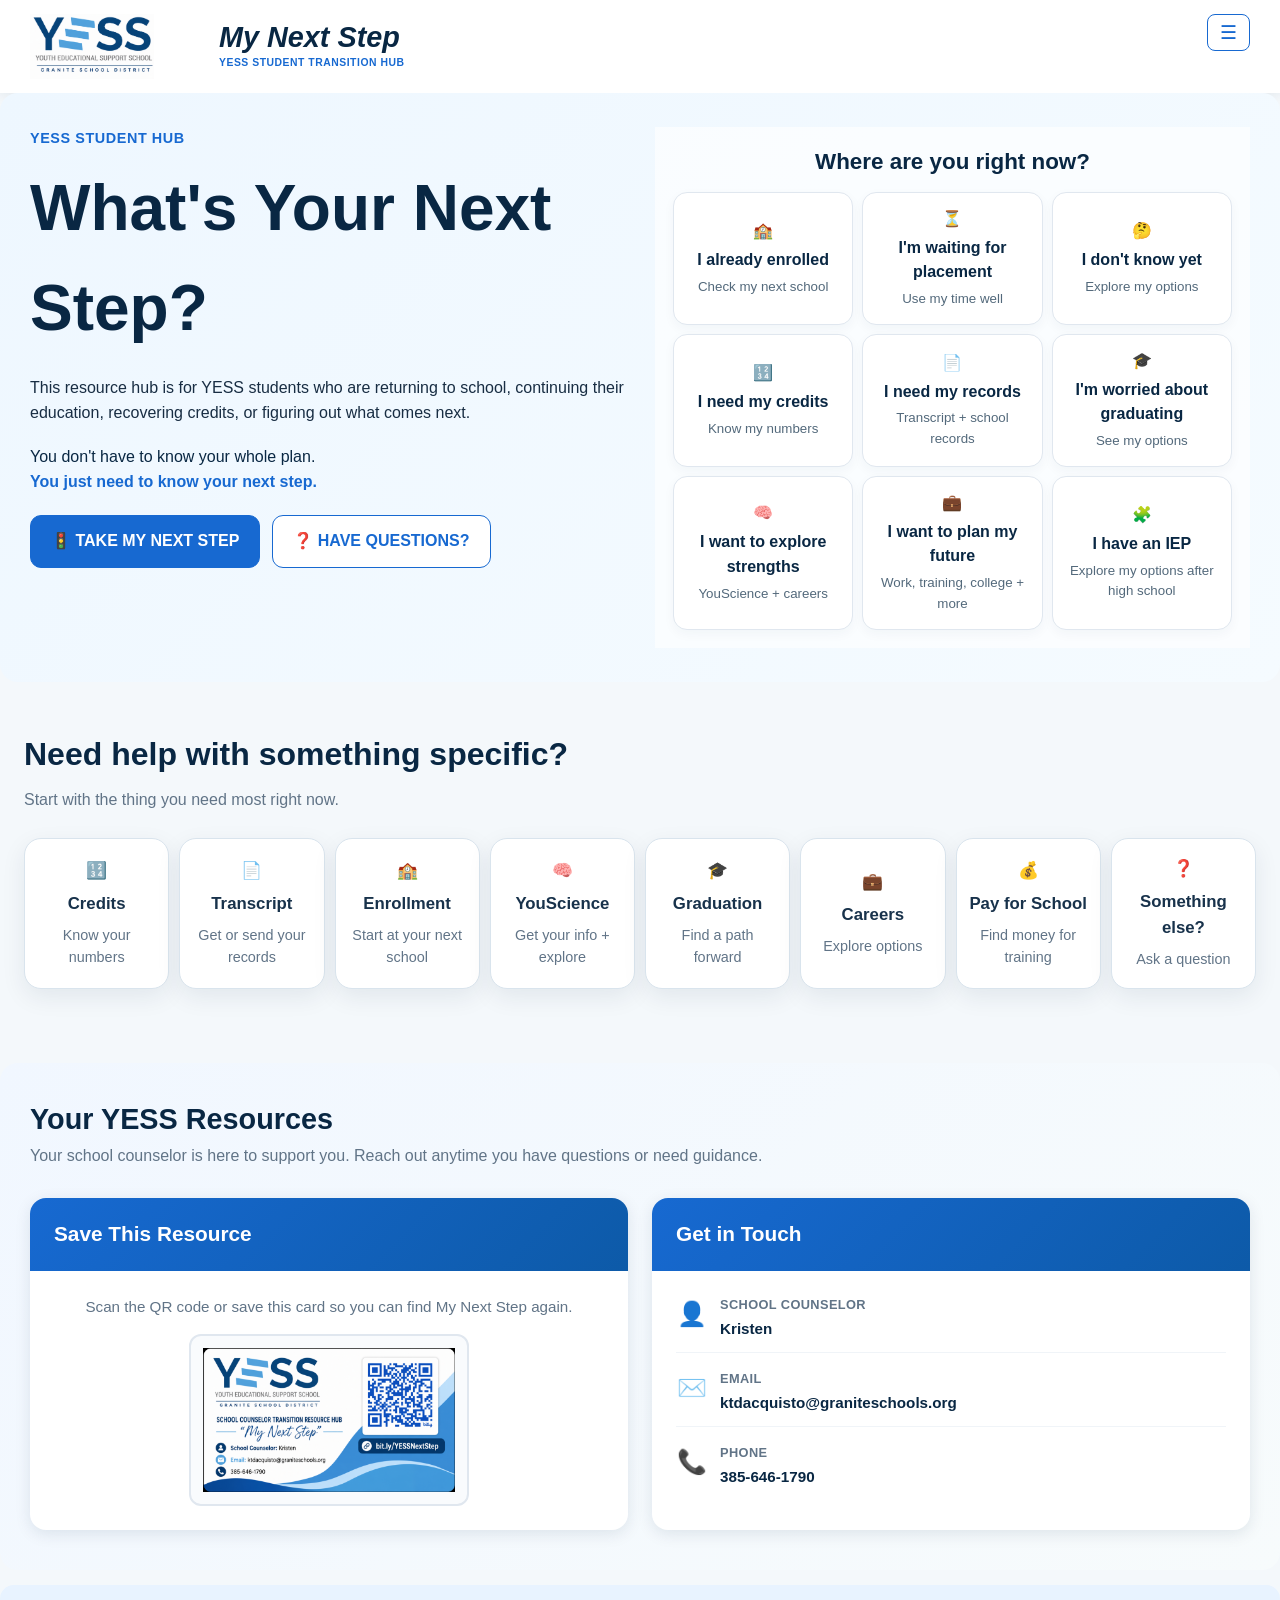
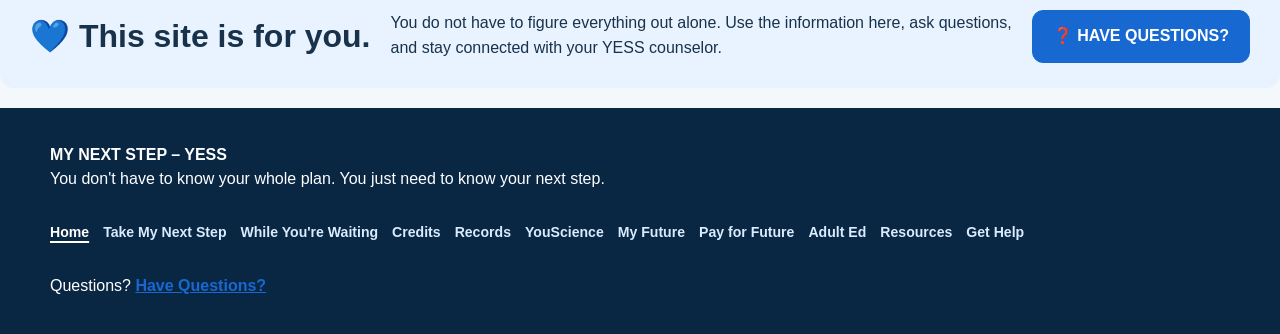
==== commit c3de04fc: "Add Utah IEP post-high-school guide" ====
--- a/index.html
+++ b/index.html
@@ -131,6 +131,12 @@
         💼
         <b>I want to plan my future</b>
         <small>Work, training, college + more</small>
+      </a>
+
+      <a href="special-education.html">
+        🧩
+        <b>I have an IEP</b>
+        <small>Explore my options after high school</small>
       </a>
 
     </div>
@@ -319,4 +325,4 @@
 
 <script src="nav.js" defer></script>
 </body>
-</html>+</html>
--- a/style.css
+++ b/style.css
@@ -9,9 +9,11 @@
 .steps{display:grid;grid-template-columns:repeat(4,1fr);gap:12px}.steps>div{background:#fff;border:1px solid var(--line);border-radius:15px;padding:18px}.steps>div:first-letter{font-size:1.4rem}.steps strong,.steps span{display:block}.steps span{color:var(--muted);font-size:.9rem;margin-top:5px}
 .stat-card,.path-card{background:#fff;border:1px solid var(--line);border-radius:16px;padding:20px;text-align:center;box-shadow:var(--shadow);text-decoration:none;color:var(--ink)}.stat-card b,.path-card b{display:block;font-size:1.15rem}.stat-card span,.path-card span{display:block;color:var(--muted);font-size:.9rem;margin-top:6px}.path-card{font-size:2rem}.path-card b{font-size:1.1rem;margin-top:5px}
 .flow{display:flex;justify-content:center;align-items:center;gap:14px;flex-wrap:wrap}.flow span{background:#fff;border:1px solid var(--line);padding:14px 18px;border-radius:12px;font-weight:800}
+.records-process{padding-bottom:30px}.process-intro{max-width:760px;color:var(--muted);margin:0 0 22px}.records-diagram{max-width:1180px;margin:auto;padding:26px;background:var(--white);border:1px solid var(--line);border-radius:20px;box-shadow:var(--shadow)}.process-start{display:flex;flex-direction:column;align-items:center}.process-node,.process-question,.process-finish{border:1px solid var(--line);border-radius:14px;padding:15px;display:flex;gap:11px;align-items:flex-start;background:var(--white);text-align:left}.process-node b,.process-node small,.process-finish b,.process-finish small{display:block}.process-node small,.process-finish small{margin-top:3px;color:var(--muted);font-size:.84rem;line-height:1.35}.process-icon{font-size:1.35rem;line-height:1.2}.start-node{border-color:var(--blue);max-width:360px}.process-arrow{color:var(--blue);font-size:1.8rem;font-weight:900;line-height:1.1;margin:4px 0}.process-question{background:var(--navy);border-color:var(--navy);color:var(--white);max-width:410px;align-items:center;text-align:center}.process-question span{display:inline-flex;align-items:center;justify-content:center;flex:0 0 28px;height:28px;border-radius:50%;background:var(--gold);color:var(--navy);font-weight:900}.process-branches{display:grid;grid-template-columns:1fr 1fr;gap:18px;margin-top:22px}.process-route{border-radius:16px;padding:16px;background:var(--bg)}.granite-route{border-top:5px solid var(--teal)}.outside-route{border-top:5px solid var(--orange)}.route-label{font-size:.8rem;font-weight:900;letter-spacing:.04em;margin:0 0 13px;color:var(--navy)}.route-steps{display:flex;align-items:stretch;gap:8px}.route-steps .process-node{flex:1}.route-arrow{align-self:center;color:var(--blue);font-size:1.35rem;font-weight:900}.email-node a{font-size:.78rem;overflow-wrap:anywhere}.process-finish{max-width:500px;margin:22px auto 0;background:#e8f7f5;border-color:var(--teal);align-items:center}.process-finish>span{display:inline-flex;align-items:center;justify-content:center;flex:0 0 34px;height:34px;border-radius:50%;background:var(--teal);color:var(--white);font-weight:900}.records-reminder{max-width:1180px;margin:18px auto 0;padding:17px 20px;border-left:6px solid var(--gold);border-radius:14px;background:var(--white);display:flex;gap:12px;align-items:flex-start}.records-reminder>span{font-size:1.4rem}.records-reminder p{margin:0}
 .quote-list{display:grid;grid-template-columns:repeat(2,1fr);gap:10px}.quote-list p{margin:0;background:#f7fbff;border:1px solid var(--line);padding:15px;border-radius:12px;font-weight:700}
 .contact-grid{display:grid;grid-template-columns:repeat(2,1fr);gap:18px}
 .checklist{padding-left:0;list-style:none}.checklist li{padding:9px 0;border-bottom:1px solid var(--line)}
+.tracker-table-wrap{overflow-x:auto;border:1px solid var(--line);border-radius:12px}.tracker-table{width:100%;min-width:650px;border-collapse:collapse;text-align:left;font-size:.9rem}.tracker-table caption{caption-side:top;text-align:left;padding:10px 12px;color:var(--muted);font-size:.82rem}.tracker-table th,.tracker-table td{padding:10px 12px;border-top:1px solid var(--line);vertical-align:top}.tracker-table th{background:var(--bg);color:var(--navy);font-size:.8rem;text-transform:uppercase;letter-spacing:.03em}.tracker-status{display:inline-block;padding:2px 8px;border-radius:999px;font-size:.76rem;font-weight:800;white-space:nowrap;background:var(--bg)}.tracker-status.complete{color:var(--teal)}.tracker-status.in-progress{color:var(--navy)}.tracker-status.needed{color:var(--orange)}.graduation-checklist{columns:2;column-gap:42px}.graduation-checklist li{break-inside:avoid}
 details{background:#fff;border:1px solid var(--line);border-radius:14px;margin:10px 0;padding:0 17px;box-shadow:0 3px 12px rgba(9,39,67,.04)}details[open]{padding-bottom:17px}summary{cursor:pointer;margin:0 -17px;padding:17px;font-weight:800;list-style:none}summary::-webkit-details-marker{display:none}summary:after{content:"+";float:right;font-size:1.25rem}details[open] summary:after{content:"−"}details>*:not(summary)+*{margin-top:14px}
 .card p,.card li{color:#53697b}
 
@@ -123,6 +125,7 @@
 .callout{max-width:1480px;margin:15px auto 0;padding:25px 30px;background:#e8f3ff;border-left:none;border-radius:14px;display:flex;align-items:center;gap:20px}
 .callout h2{margin:0}
 .callout p{margin:0;flex:1}
+.youscience-account-callout{flex-direction:column;align-items:flex-start}
 
 /* ---------- FOOTER ---------- */
 
@@ -158,6 +161,7 @@
   .choice-grid{grid-template-columns:repeat(3,1fr)}
   .card-grid.eight,.card-grid.four{grid-template-columns:repeat(2,1fr)}
   .steps{grid-template-columns:repeat(2,1fr)}
+  .process-branches{grid-template-columns:1fr}
   .resource-cards-grid{grid-template-columns:1fr}
 }
 
@@ -170,7 +174,9 @@
   .hero-panel{padding:16px}
   section{padding:40px 18px}
   .choice-grid,.card-grid.two,.card-grid.three,.card-grid.four,.card-grid.eight,.steps,.contact-grid,.quote-list{grid-template-columns:1fr}
+  .records-diagram{padding:18px}.route-steps{flex-direction:column}.route-arrow{align-self:center;transform:rotate(90deg)}.records-reminder{padding:16px}
   .page-hero{padding:40px 18px}
+  .graduation-checklist{columns:1}
   h2{font-size:1.65rem}
   .resource-card-section{padding:25px 18px}
   .resource-cards-grid{grid-template-columns:1fr}
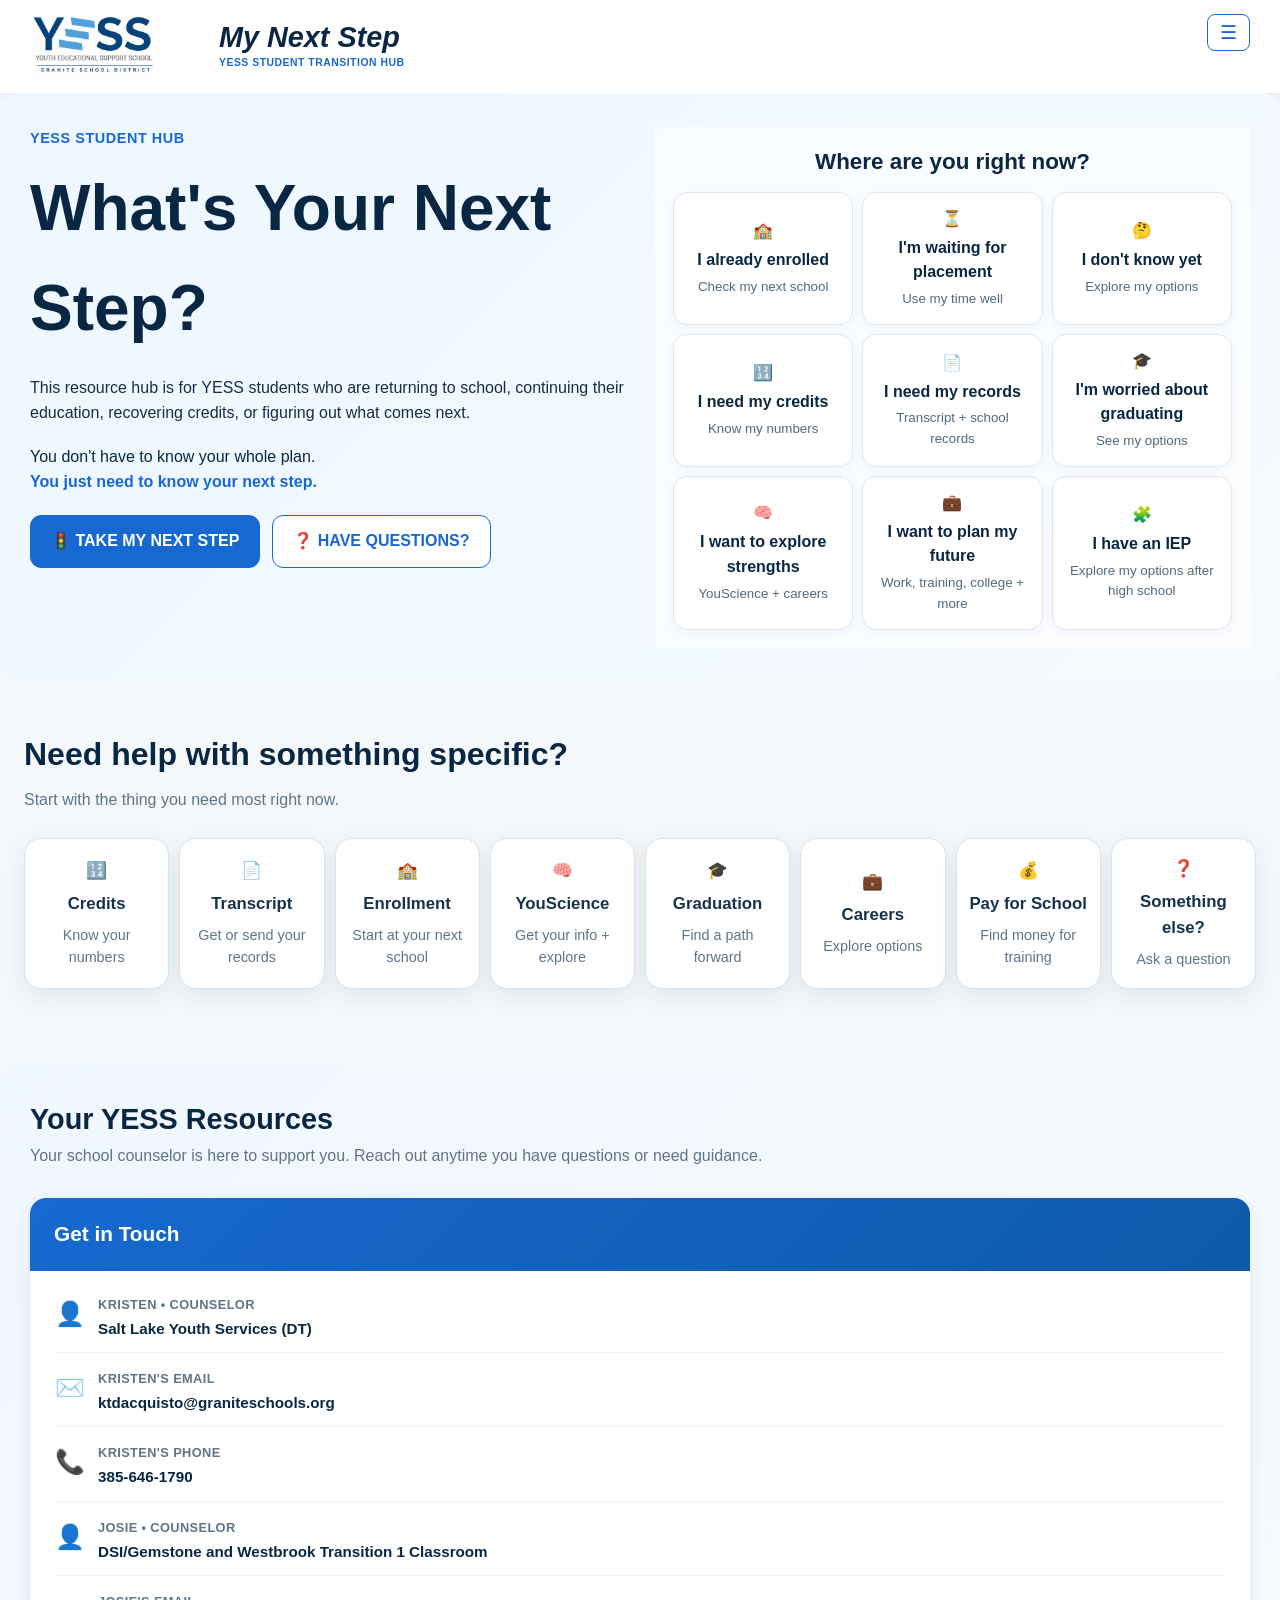
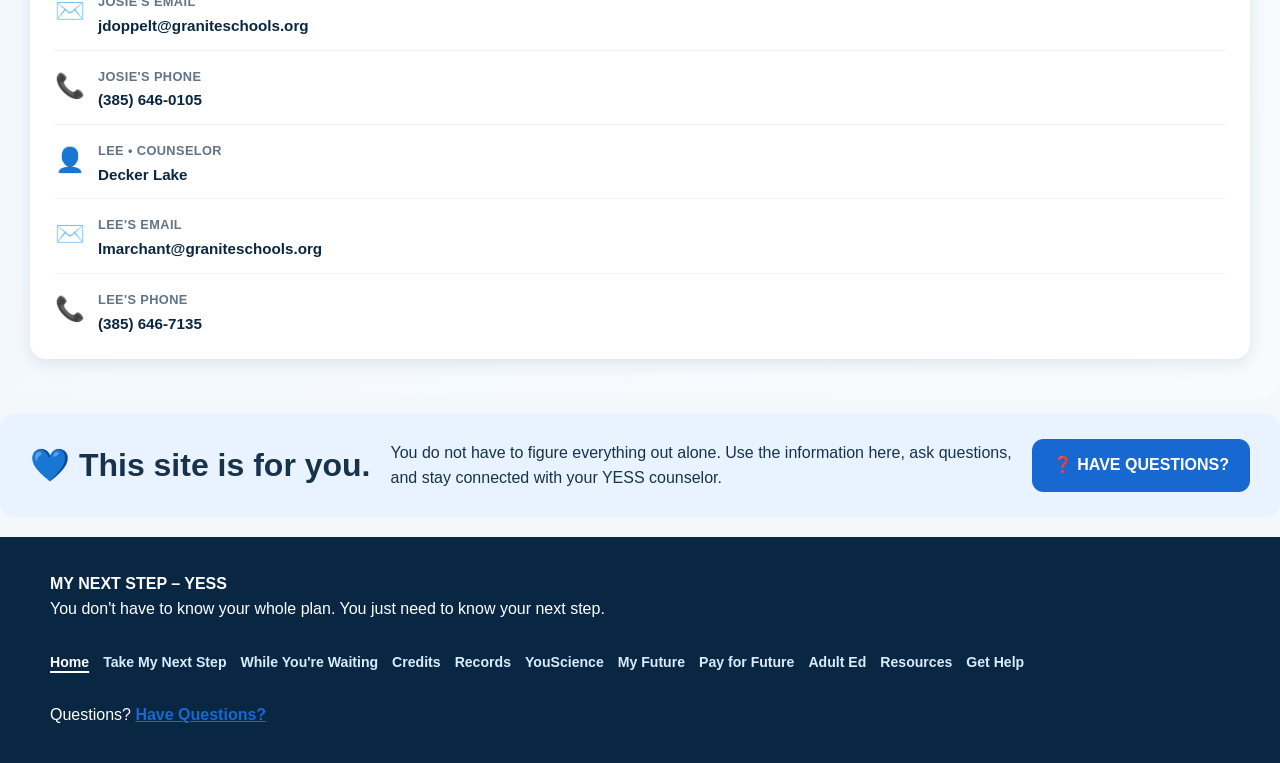
==== commit cb6b649b: "Add YESS counselor contact details" ====
--- a/index.html
+++ b/index.html
@@ -218,20 +218,6 @@
 
   <div class="resource-cards-grid">
 
-    <!-- QR Code Card -->
-    <div class="resource-card qr-card">
-      <div class="resource-card-header">
-        <h3>Save This Resource</h3>
-      </div>
-      <div class="resource-card-body">
-        <p class="resource-card-text">Scan the QR code or save this card so you can find My Next Step again.</p>
-        <img
-          src="yess-resource-card.png"
-          alt="My Next Step YESS School Counselor Transition Resource Hub contact card with QR code"
-          class="resource-qr-code">
-      </div>
-    </div>
-
     <!-- Contact Info Card -->
     <div class="resource-card contact-card">
       <div class="resource-card-header">
@@ -241,22 +227,64 @@
         <div class="contact-item">
           <span class="contact-icon">👤</span>
           <div>
-            <span class="contact-label">School Counselor</span>
-            <span class="contact-value">Kristen</span>
+            <span class="contact-label">Kristen • Counselor</span>
+            <span class="contact-value">Salt Lake Youth Services (DT)</span>
           </div>
         </div>
         <div class="contact-item">
           <span class="contact-icon">✉️</span>
           <div>
-            <span class="contact-label">Email</span>
+            <span class="contact-label">Kristen's Email</span>
             <a href="mailto:ktdacquisto@graniteschools.org" class="contact-value">ktdacquisto@graniteschools.org</a>
           </div>
         </div>
         <div class="contact-item">
           <span class="contact-icon">📞</span>
           <div>
-            <span class="contact-label">Phone</span>
+            <span class="contact-label">Kristen's Phone</span>
             <a href="tel:385-646-1790" class="contact-value">385-646-1790</a>
+          </div>
+        </div>
+        <div class="contact-item">
+          <span class="contact-icon">👤</span>
+          <div>
+            <span class="contact-label">Josie • Counselor</span>
+            <span class="contact-value">DSI/Gemstone and Westbrook Transition 1 Classroom</span>
+          </div>
+        </div>
+        <div class="contact-item">
+          <span class="contact-icon">✉️</span>
+          <div>
+            <span class="contact-label">Josie's Email</span>
+            <a href="mailto:jdoppelt@graniteschools.org" class="contact-value">jdoppelt@graniteschools.org</a>
+          </div>
+        </div>
+        <div class="contact-item">
+          <span class="contact-icon">📞</span>
+          <div>
+            <span class="contact-label">Josie's Phone</span>
+            <a href="tel:385-646-0105" class="contact-value">(385) 646-0105</a>
+          </div>
+        </div>
+        <div class="contact-item">
+          <span class="contact-icon">👤</span>
+          <div>
+            <span class="contact-label">Lee • Counselor</span>
+            <span class="contact-value">Decker Lake</span>
+          </div>
+        </div>
+        <div class="contact-item">
+          <span class="contact-icon">✉️</span>
+          <div>
+            <span class="contact-label">Lee's Email</span>
+            <a href="mailto:lmarchant@graniteschools.org" class="contact-value">lmarchant@graniteschools.org</a>
+          </div>
+        </div>
+        <div class="contact-item">
+          <span class="contact-icon">📞</span>
+          <div>
+            <span class="contact-label">Lee's Phone</span>
+            <a href="tel:385-646-7135" class="contact-value">(385) 646-7135</a>
           </div>
         </div>
       </div>
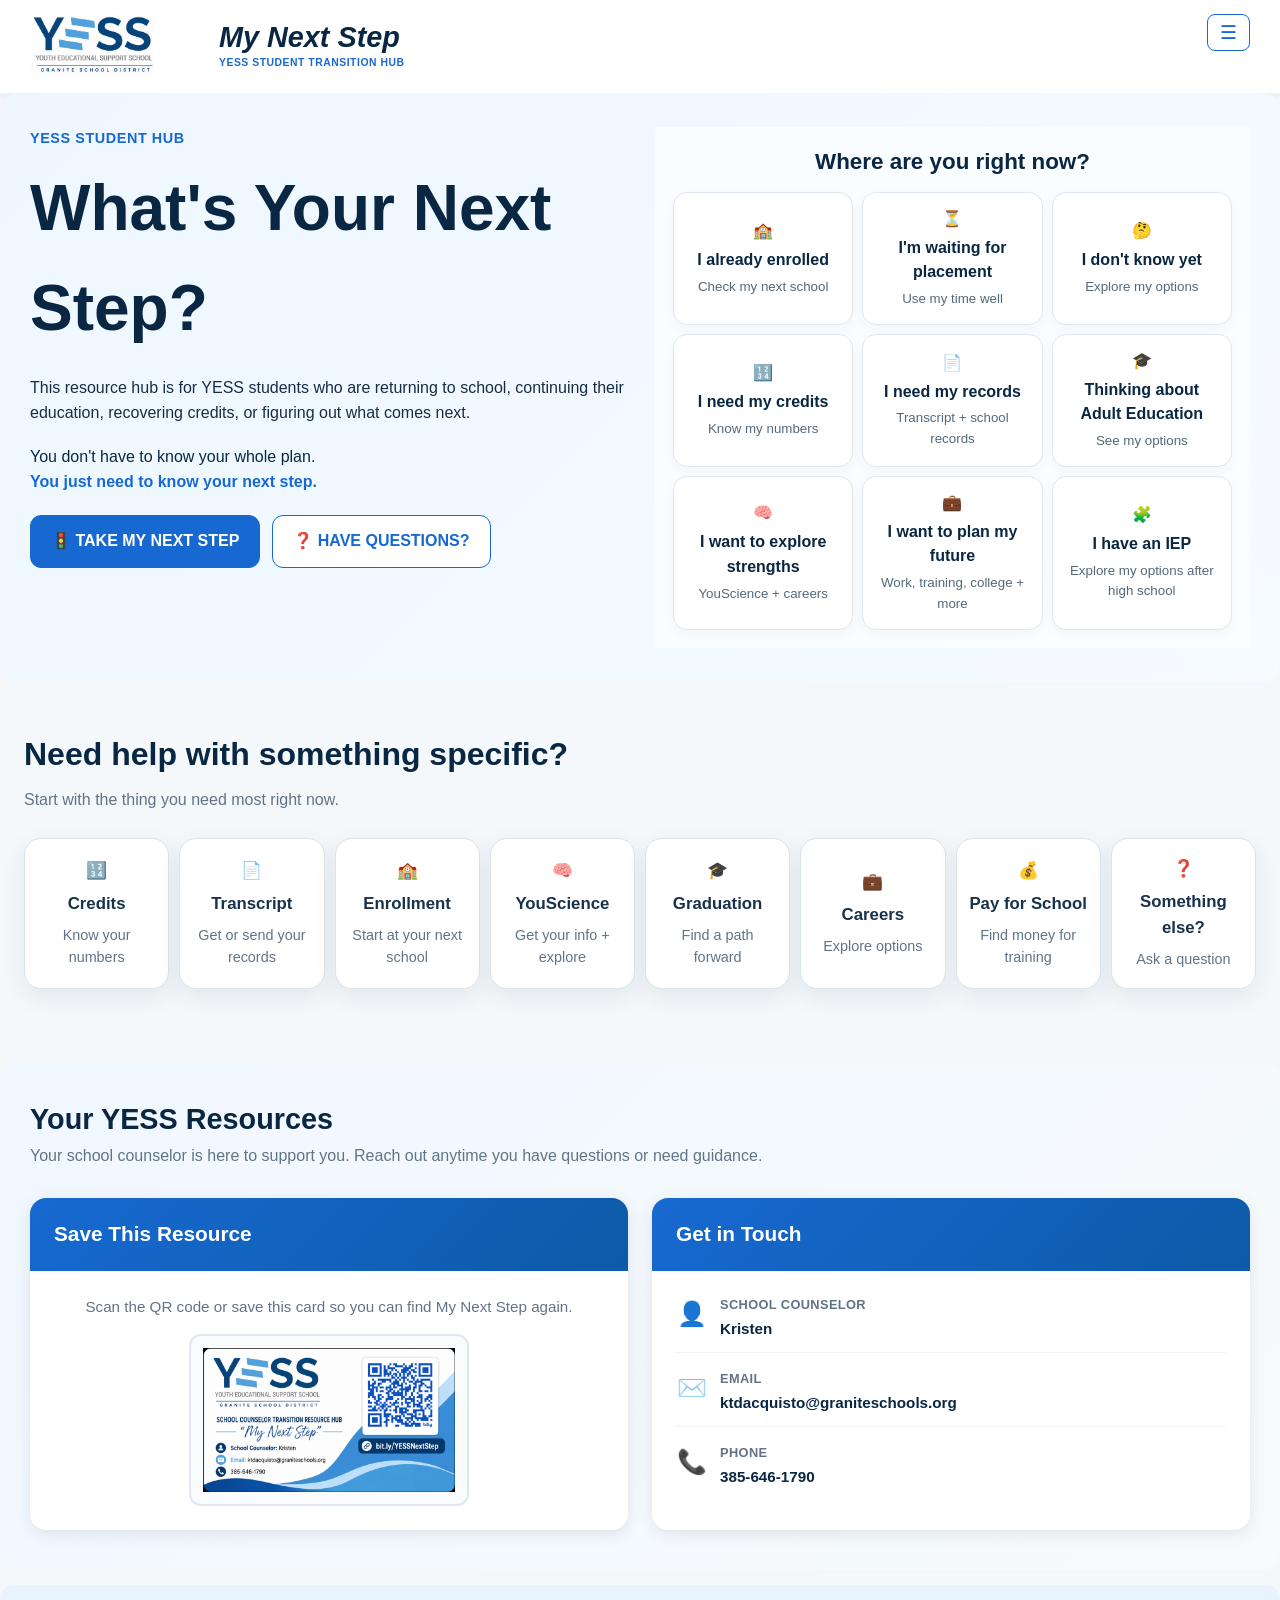
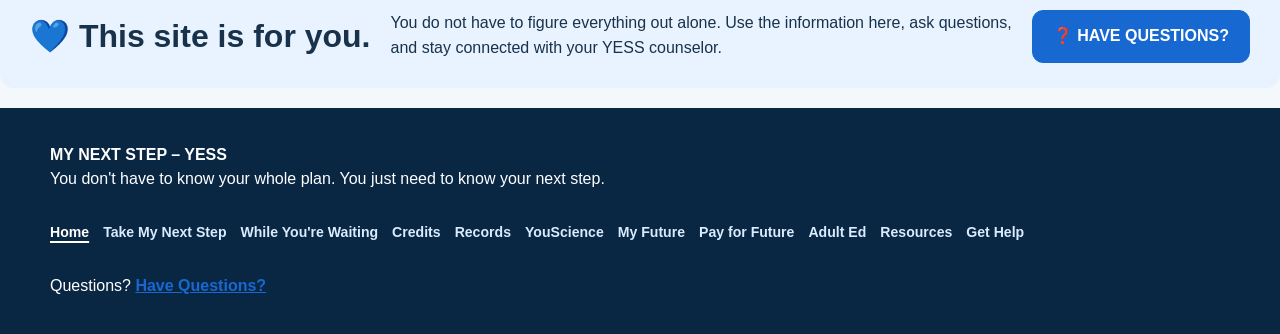
==== commit b3c74149: "Update home adult education button label" ====
--- a/index.html
+++ b/index.html
@@ -117,7 +117,7 @@
 
       <a href="adult-education.html">
         🎓
-        <b>I'm worried about graduating</b>
+        <b>Thinking about Adult Education</b>
         <small>See my options</small>
       </a>
 
@@ -218,6 +218,20 @@
 
   <div class="resource-cards-grid">
 
+    <!-- QR Code Card -->
+    <div class="resource-card qr-card">
+      <div class="resource-card-header">
+        <h3>Save This Resource</h3>
+      </div>
+      <div class="resource-card-body">
+        <p class="resource-card-text">Scan the QR code or save this card so you can find My Next Step again.</p>
+        <img
+          src="yess-resource-card.png"
+          alt="My Next Step YESS School Counselor Transition Resource Hub contact card with QR code"
+          class="resource-qr-code">
+      </div>
+    </div>
+
     <!-- Contact Info Card -->
     <div class="resource-card contact-card">
       <div class="resource-card-header">
@@ -227,64 +241,22 @@
         <div class="contact-item">
           <span class="contact-icon">👤</span>
           <div>
-            <span class="contact-label">Kristen • Counselor</span>
-            <span class="contact-value">Salt Lake Youth Services (DT)</span>
+            <span class="contact-label">School Counselor</span>
+            <span class="contact-value">Kristen</span>
           </div>
         </div>
         <div class="contact-item">
           <span class="contact-icon">✉️</span>
           <div>
-            <span class="contact-label">Kristen's Email</span>
+            <span class="contact-label">Email</span>
             <a href="mailto:ktdacquisto@graniteschools.org" class="contact-value">ktdacquisto@graniteschools.org</a>
           </div>
         </div>
         <div class="contact-item">
           <span class="contact-icon">📞</span>
           <div>
-            <span class="contact-label">Kristen's Phone</span>
+            <span class="contact-label">Phone</span>
             <a href="tel:385-646-1790" class="contact-value">385-646-1790</a>
-          </div>
-        </div>
-        <div class="contact-item">
-          <span class="contact-icon">👤</span>
-          <div>
-            <span class="contact-label">Josie • Counselor</span>
-            <span class="contact-value">DSI/Gemstone and Westbrook Transition 1 Classroom</span>
-          </div>
-        </div>
-        <div class="contact-item">
-          <span class="contact-icon">✉️</span>
-          <div>
-            <span class="contact-label">Josie's Email</span>
-            <a href="mailto:jdoppelt@graniteschools.org" class="contact-value">jdoppelt@graniteschools.org</a>
-          </div>
-        </div>
-        <div class="contact-item">
-          <span class="contact-icon">📞</span>
-          <div>
-            <span class="contact-label">Josie's Phone</span>
-            <a href="tel:385-646-0105" class="contact-value">(385) 646-0105</a>
-          </div>
-        </div>
-        <div class="contact-item">
-          <span class="contact-icon">👤</span>
-          <div>
-            <span class="contact-label">Lee • Counselor</span>
-            <span class="contact-value">Decker Lake</span>
-          </div>
-        </div>
-        <div class="contact-item">
-          <span class="contact-icon">✉️</span>
-          <div>
-            <span class="contact-label">Lee's Email</span>
-            <a href="mailto:lmarchant@graniteschools.org" class="contact-value">lmarchant@graniteschools.org</a>
-          </div>
-        </div>
-        <div class="contact-item">
-          <span class="contact-icon">📞</span>
-          <div>
-            <span class="contact-label">Lee's Phone</span>
-            <a href="tel:385-646-7135" class="contact-value">(385) 646-7135</a>
           </div>
         </div>
       </div>
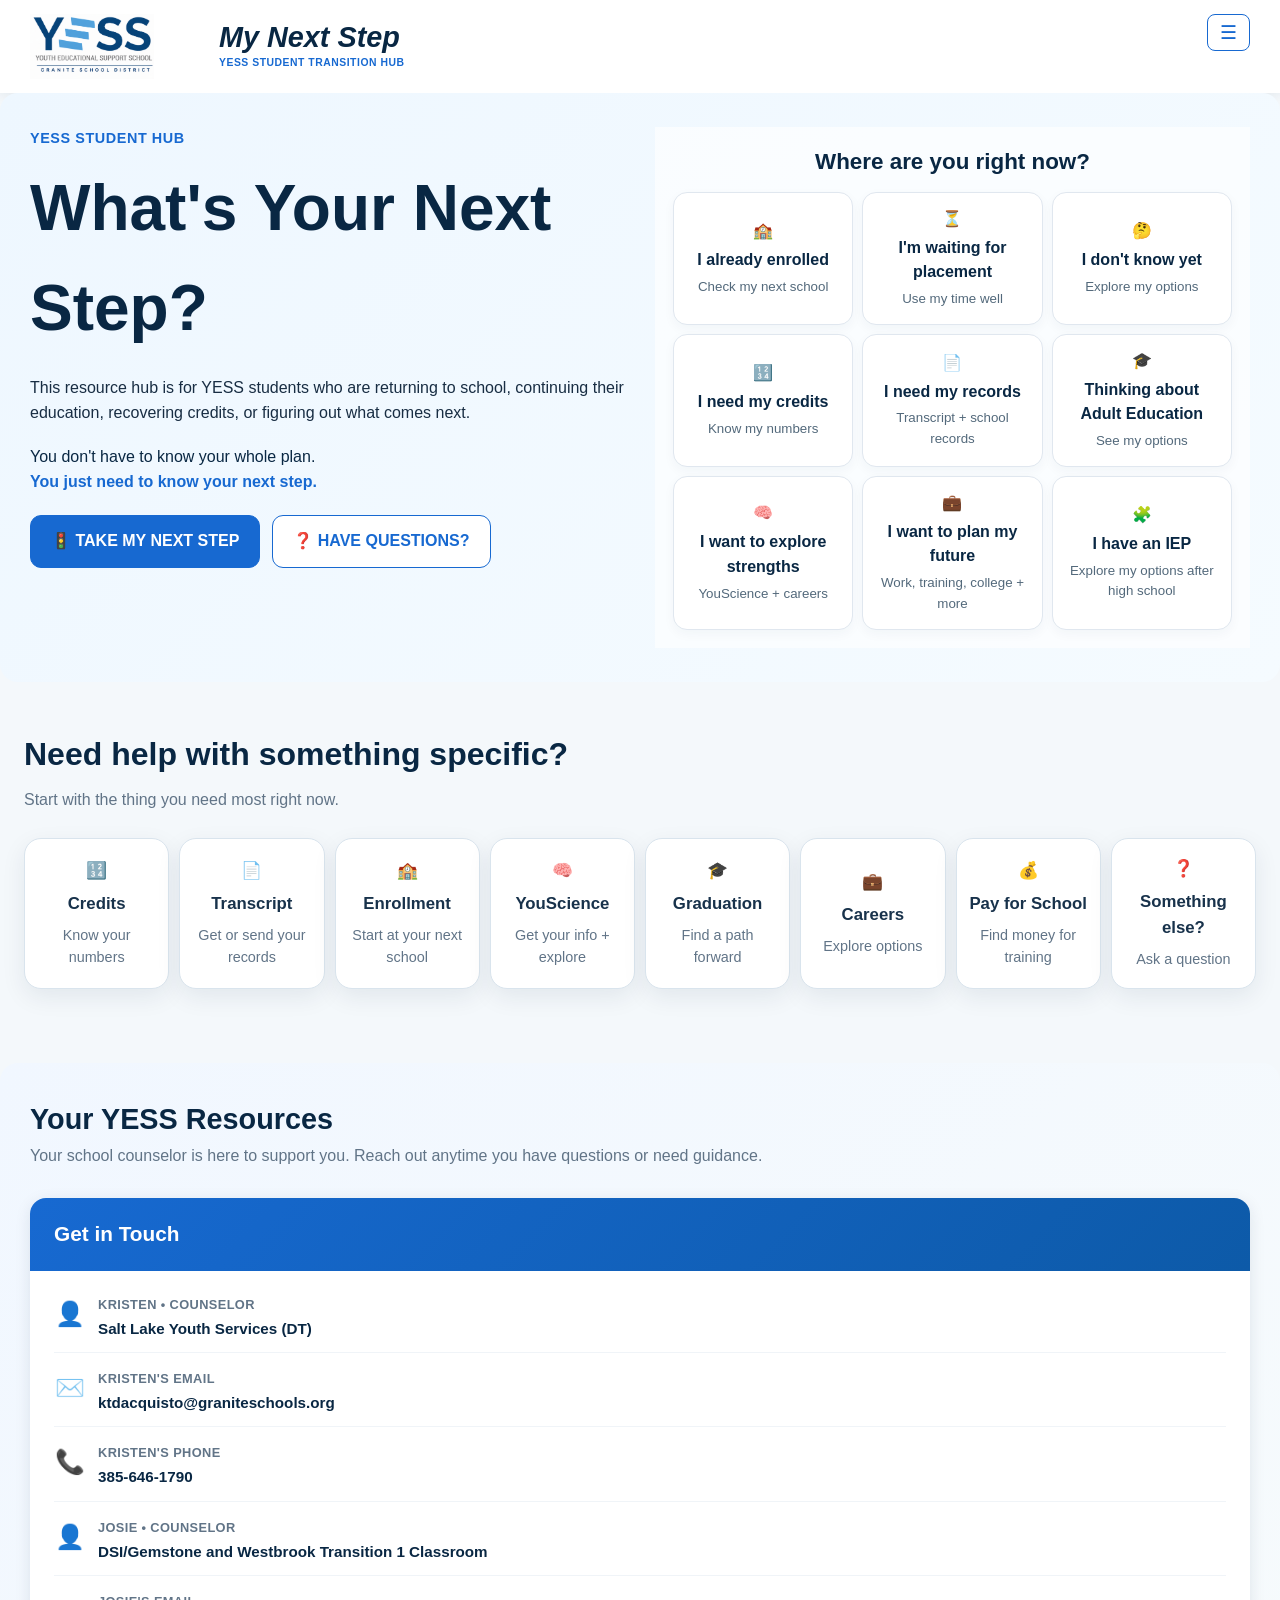
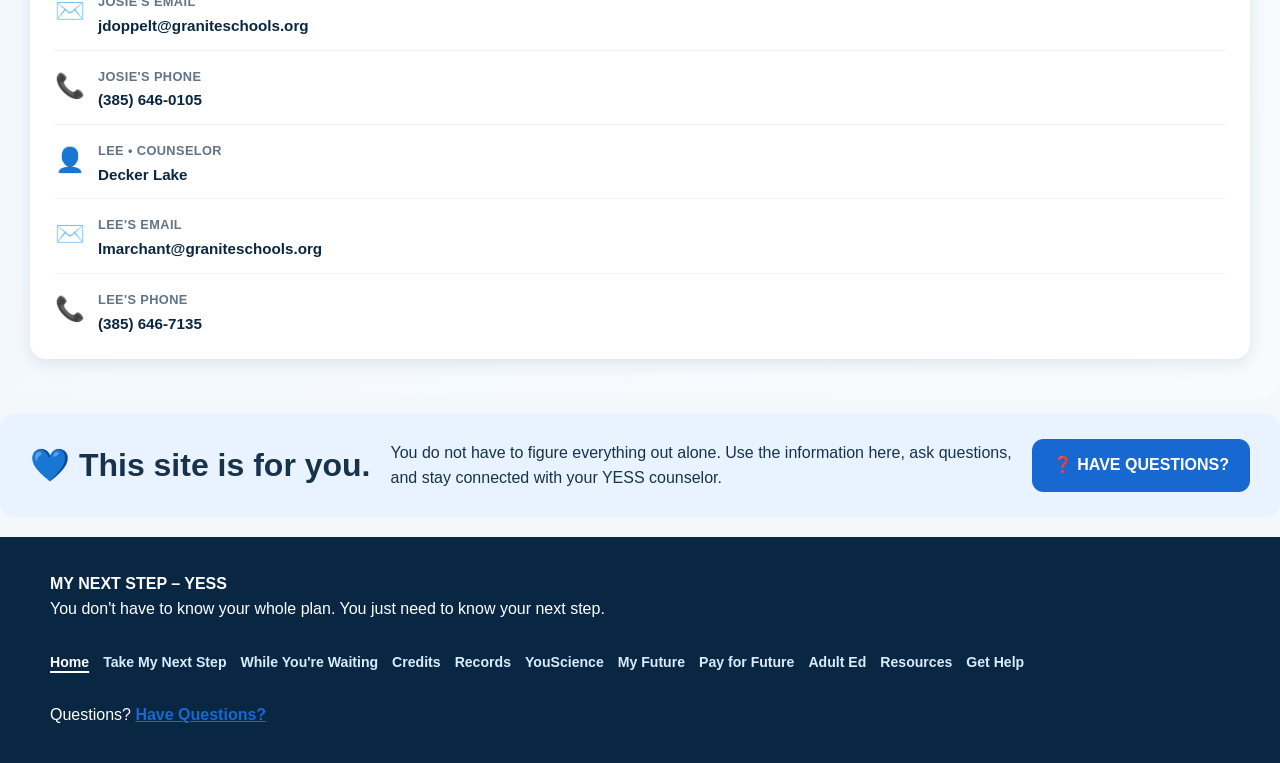
==== commit cc468bc1: "Rename home adult education button" ====
--- a/index.html
+++ b/index.html
@@ -218,20 +218,6 @@
 
   <div class="resource-cards-grid">
 
-    <!-- QR Code Card -->
-    <div class="resource-card qr-card">
-      <div class="resource-card-header">
-        <h3>Save This Resource</h3>
-      </div>
-      <div class="resource-card-body">
-        <p class="resource-card-text">Scan the QR code or save this card so you can find My Next Step again.</p>
-        <img
-          src="yess-resource-card.png"
-          alt="My Next Step YESS School Counselor Transition Resource Hub contact card with QR code"
-          class="resource-qr-code">
-      </div>
-    </div>
-
     <!-- Contact Info Card -->
     <div class="resource-card contact-card">
       <div class="resource-card-header">
@@ -241,22 +227,64 @@
         <div class="contact-item">
           <span class="contact-icon">👤</span>
           <div>
-            <span class="contact-label">School Counselor</span>
-            <span class="contact-value">Kristen</span>
+            <span class="contact-label">Kristen • Counselor</span>
+            <span class="contact-value">Salt Lake Youth Services (DT)</span>
           </div>
         </div>
         <div class="contact-item">
           <span class="contact-icon">✉️</span>
           <div>
-            <span class="contact-label">Email</span>
+            <span class="contact-label">Kristen's Email</span>
             <a href="mailto:ktdacquisto@graniteschools.org" class="contact-value">ktdacquisto@graniteschools.org</a>
           </div>
         </div>
         <div class="contact-item">
           <span class="contact-icon">📞</span>
           <div>
-            <span class="contact-label">Phone</span>
+            <span class="contact-label">Kristen's Phone</span>
             <a href="tel:385-646-1790" class="contact-value">385-646-1790</a>
+          </div>
+        </div>
+        <div class="contact-item">
+          <span class="contact-icon">👤</span>
+          <div>
+            <span class="contact-label">Josie • Counselor</span>
+            <span class="contact-value">DSI/Gemstone and Westbrook Transition 1 Classroom</span>
+          </div>
+        </div>
+        <div class="contact-item">
+          <span class="contact-icon">✉️</span>
+          <div>
+            <span class="contact-label">Josie's Email</span>
+            <a href="mailto:jdoppelt@graniteschools.org" class="contact-value">jdoppelt@graniteschools.org</a>
+          </div>
+        </div>
+        <div class="contact-item">
+          <span class="contact-icon">📞</span>
+          <div>
+            <span class="contact-label">Josie's Phone</span>
+            <a href="tel:385-646-0105" class="contact-value">(385) 646-0105</a>
+          </div>
+        </div>
+        <div class="contact-item">
+          <span class="contact-icon">👤</span>
+          <div>
+            <span class="contact-label">Lee • Counselor</span>
+            <span class="contact-value">Decker Lake</span>
+          </div>
+        </div>
+        <div class="contact-item">
+          <span class="contact-icon">✉️</span>
+          <div>
+            <span class="contact-label">Lee's Email</span>
+            <a href="mailto:lmarchant@graniteschools.org" class="contact-value">lmarchant@graniteschools.org</a>
+          </div>
+        </div>
+        <div class="contact-item">
+          <span class="contact-icon">📞</span>
+          <div>
+            <span class="contact-label">Lee's Phone</span>
+            <a href="tel:385-646-7135" class="contact-value">(385) 646-7135</a>
           </div>
         </div>
       </div>
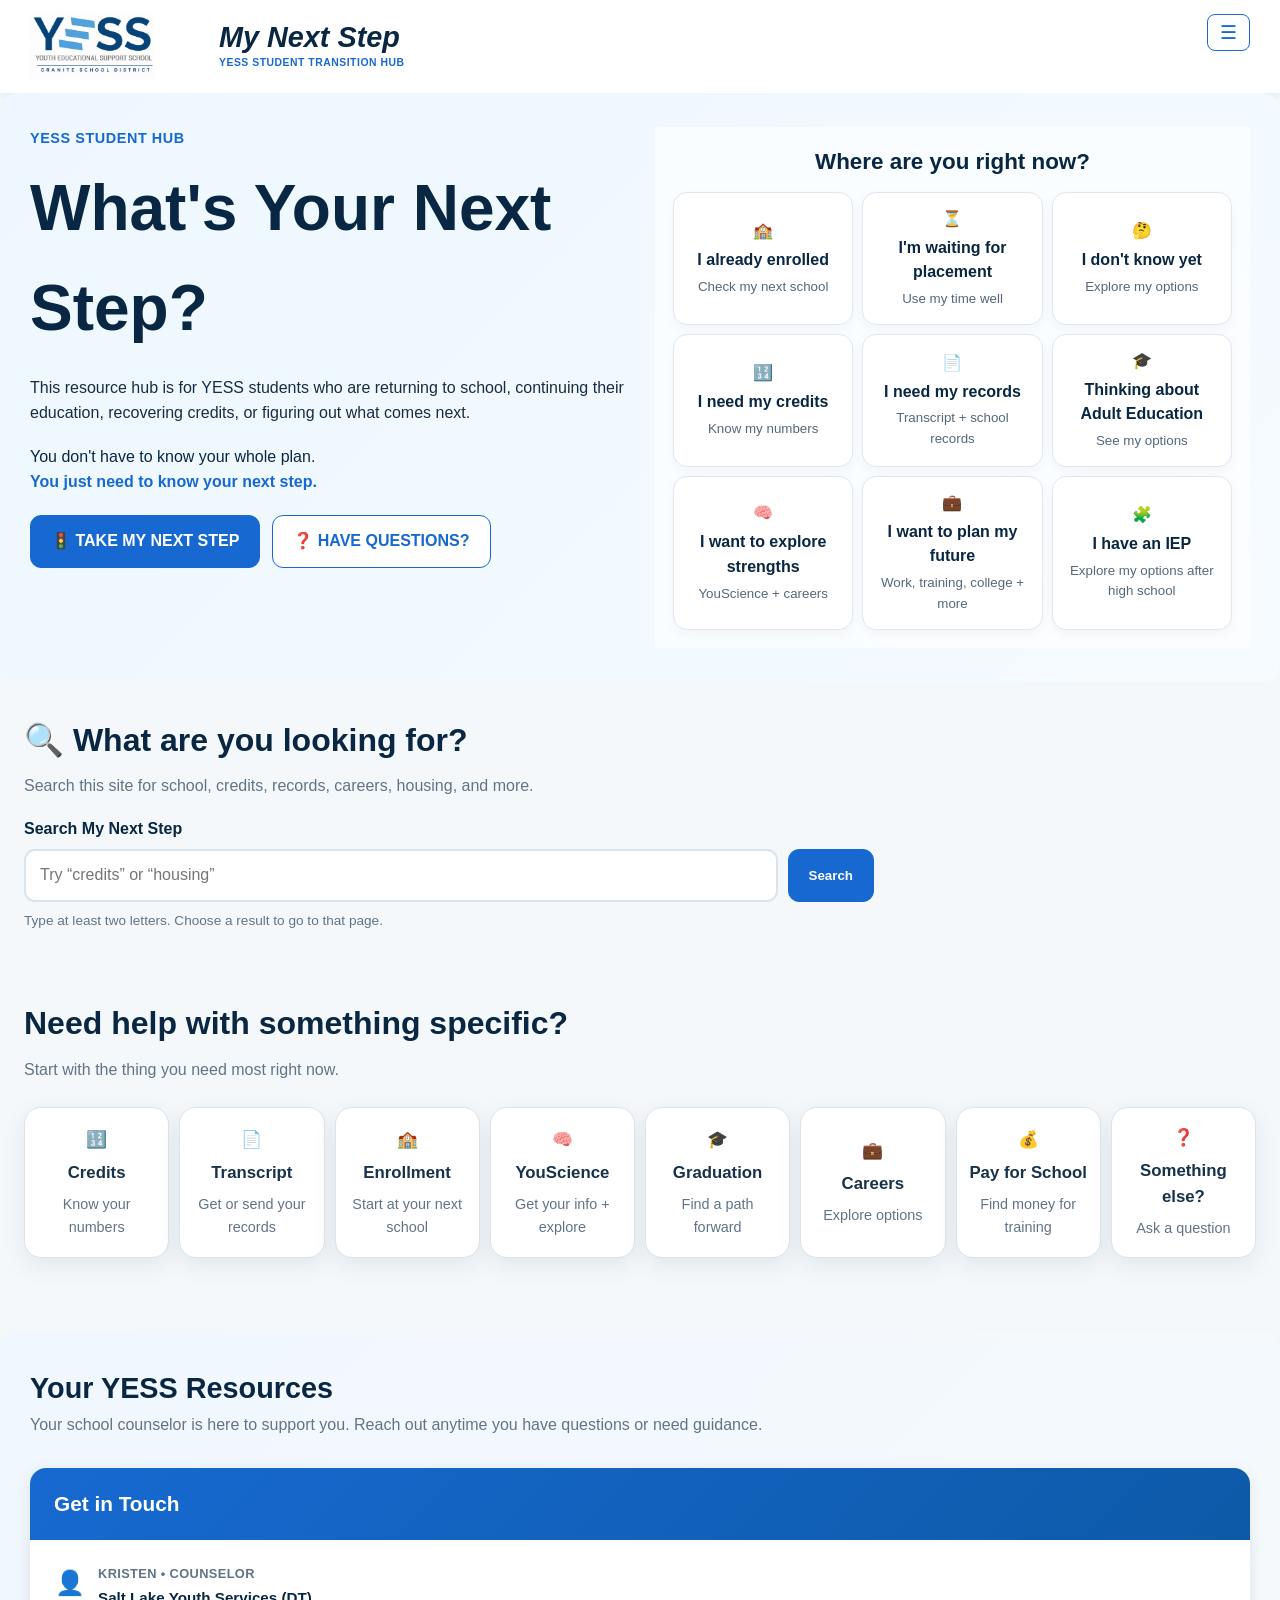
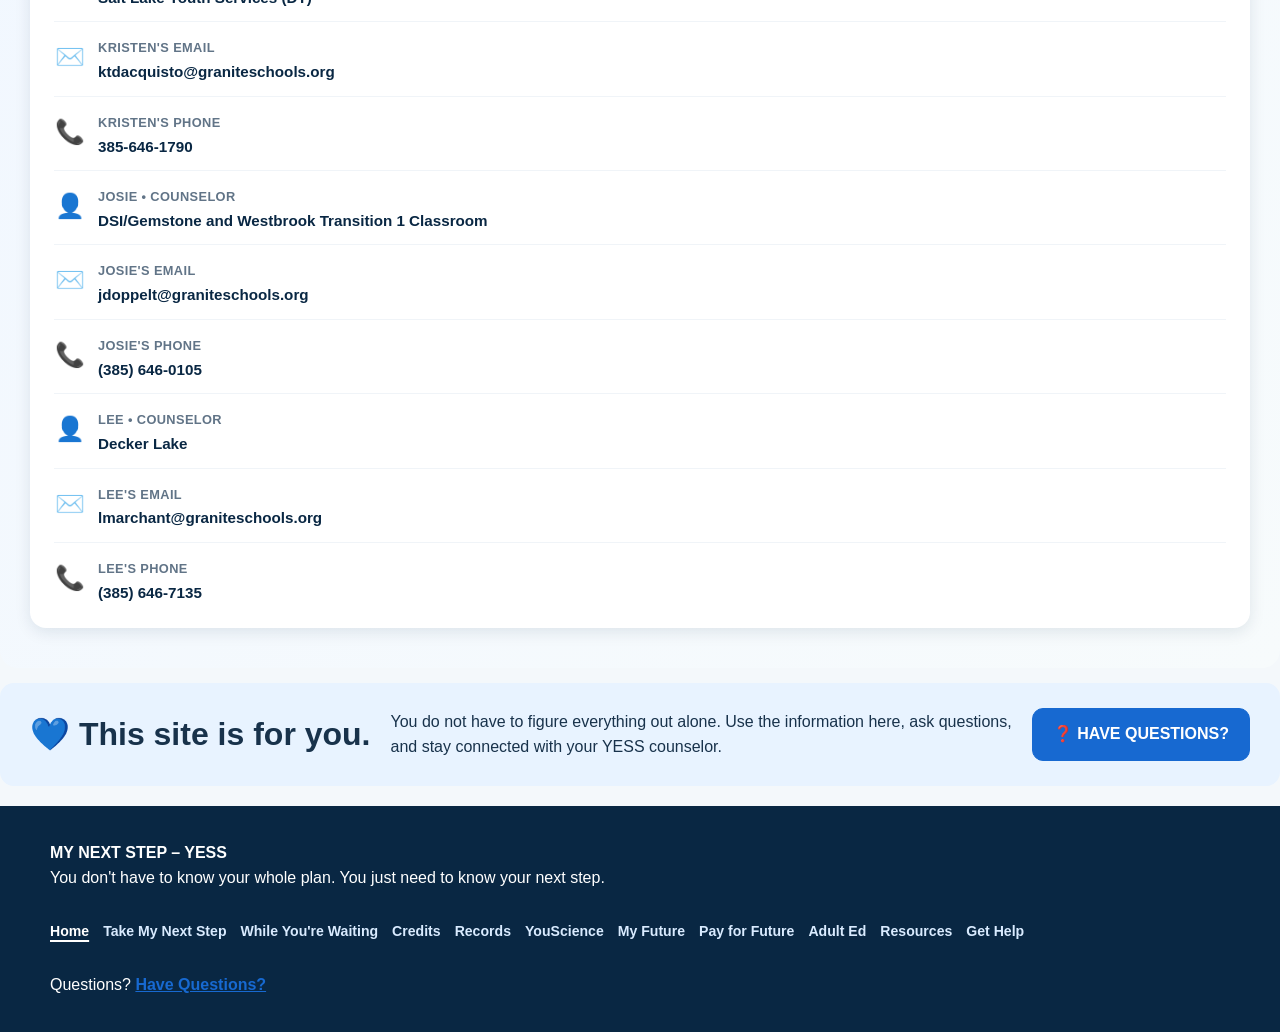
==== commit b201d125: "Add home page search" ====
--- a/index.html
+++ b/index.html
@@ -145,6 +145,26 @@
 </section>
 
 
+<section class="site-search" aria-labelledby="site-search-heading">
+  <div class="section-title">
+    <h2 id="site-search-heading">🔍 What are you looking for?</h2>
+    <p>Search this site for school, credits, records, careers, housing, and more.</p>
+  </div>
+
+  <form class="search-form" role="search">
+    <label for="site-search-input">Search My Next Step</label>
+    <div class="search-input-row">
+      <input id="site-search-input" type="search" name="q" placeholder="Try “credits” or “housing”" autocomplete="off" aria-describedby="search-help">
+      <button class="btn primary" type="submit">Search</button>
+    </div>
+    <p class="small" id="search-help">Type at least two letters. Choose a result to go to that page.</p>
+  </form>
+
+  <p class="search-status" id="search-status" aria-live="polite"></p>
+  <div class="search-results" id="search-results"></div>
+</section>
+
+
 <section>
 
   <div class="section-title">
--- a/style.css
+++ b/style.css
@@ -14,6 +14,7 @@
 .contact-grid{display:grid;grid-template-columns:repeat(2,1fr);gap:18px}
 .checklist{padding-left:0;list-style:none}.checklist li{padding:9px 0;border-bottom:1px solid var(--line)}
 .tracker-table-wrap{overflow-x:auto;border:1px solid var(--line);border-radius:12px}.tracker-table{width:100%;min-width:650px;border-collapse:collapse;text-align:left;font-size:.9rem}.tracker-table caption{caption-side:top;text-align:left;padding:10px 12px;color:var(--muted);font-size:.82rem}.tracker-table th,.tracker-table td{padding:10px 12px;border-top:1px solid var(--line);vertical-align:top}.tracker-table th{background:var(--bg);color:var(--navy);font-size:.8rem;text-transform:uppercase;letter-spacing:.03em}.tracker-status{display:inline-block;padding:2px 8px;border-radius:999px;font-size:.76rem;font-weight:800;white-space:nowrap;background:var(--bg)}.tracker-status.complete{color:var(--teal)}.tracker-status.in-progress{color:var(--navy)}.tracker-status.needed{color:var(--orange)}.graduation-checklist{columns:2;column-gap:42px}.graduation-checklist li{break-inside:avoid}
+.tracker-preview{display:block;text-decoration:none}.tracker-preview img{display:block;width:100%;margin:16px 0 10px;border:1px solid var(--line);border-radius:12px;background:var(--bg)}.tracker-preview span{display:block}
 details{background:#fff;border:1px solid var(--line);border-radius:14px;margin:10px 0;padding:0 17px;box-shadow:0 3px 12px rgba(9,39,67,.04)}details[open]{padding-bottom:17px}summary{cursor:pointer;margin:0 -17px;padding:17px;font-weight:800;list-style:none}summary::-webkit-details-marker{display:none}summary:after{content:"+";float:right;font-size:1.25rem}details[open] summary:after{content:"−"}details>*:not(summary)+*{margin-top:14px}
 .card p,.card li{color:#53697b}
 
@@ -50,6 +51,10 @@
 .btn{display:inline-block;font-weight:900;padding:13px 20px;border-radius:11px;text-decoration:none;border:1px solid var(--line);cursor:pointer}
 .primary{background:var(--blue);color:#fff;border-color:var(--blue)}
 .secondary{background:#fff;color:var(--blue);border:1.5px solid var(--blue)}
+
+/* ---------- HOME PAGE SEARCH ---------- */
+
+.site-search{padding-top:40px;padding-bottom:20px}.site-search .section-title{margin-bottom:18px}.search-form{max-width:850px}.search-form label{display:block;color:var(--navy);font-weight:800;margin-bottom:7px}.search-input-row{display:flex;gap:10px}.search-input-row input{min-width:0;flex:1;border:2px solid var(--line);border-radius:11px;padding:12px 14px;color:var(--ink);background:var(--white);font:inherit;font-size:1rem}.search-input-row input:focus{border-color:var(--blue);outline:3px solid rgba(23,105,209,.18);outline-offset:1px}.search-form .small{margin:8px 0 0}.search-status{max-width:850px;margin:18px 0 10px;font-weight:800;color:var(--navy)}.search-status:empty,.search-results:empty{display:none}.search-results{max-width:850px;display:grid;gap:10px}.search-result{display:block;background:var(--white);border:1px solid var(--line);border-radius:12px;padding:15px 17px;color:var(--ink);text-decoration:none;box-shadow:0 3px 12px rgba(9,39,67,.04)}.search-result:hover,.search-result:focus{border-color:var(--blue);transform:translateY(-1px)}.search-result b,.search-result span{display:block}.search-result b{color:var(--blue)}.search-result span{color:var(--muted);font-size:.9rem;font-weight:400;margin-top:3px}
 
 /* ---------- RIGHT-SIDE CHOICES ---------- */
 
@@ -126,6 +131,11 @@
 .callout h2{margin:0}
 .callout p{margin:0;flex:1}
 .youscience-account-callout{flex-direction:column;align-items:flex-start}
+.resources-callout{flex-direction:column;align-items:stretch}
+.resources-callout .callout-heading{display:flex;align-items:center;justify-content:space-between;gap:20px}
+.resources-callout .callout-description{width:100%}
+.resources-callout .callout-description p+ol{margin-top:12px}
+.resources-callout .callout-description ol+p{margin-top:12px}
 
 /* ---------- FOOTER ---------- */
 
@@ -181,4 +191,6 @@
   .resource-card-section{padding:25px 18px}
   .resource-cards-grid{grid-template-columns:1fr}
   .callout{flex-direction:column;align-items:flex-start}
+  .resources-callout .callout-heading{width:100%;flex-direction:column;align-items:flex-start}
+  .search-input-row{align-items:stretch;flex-direction:column}
 }
